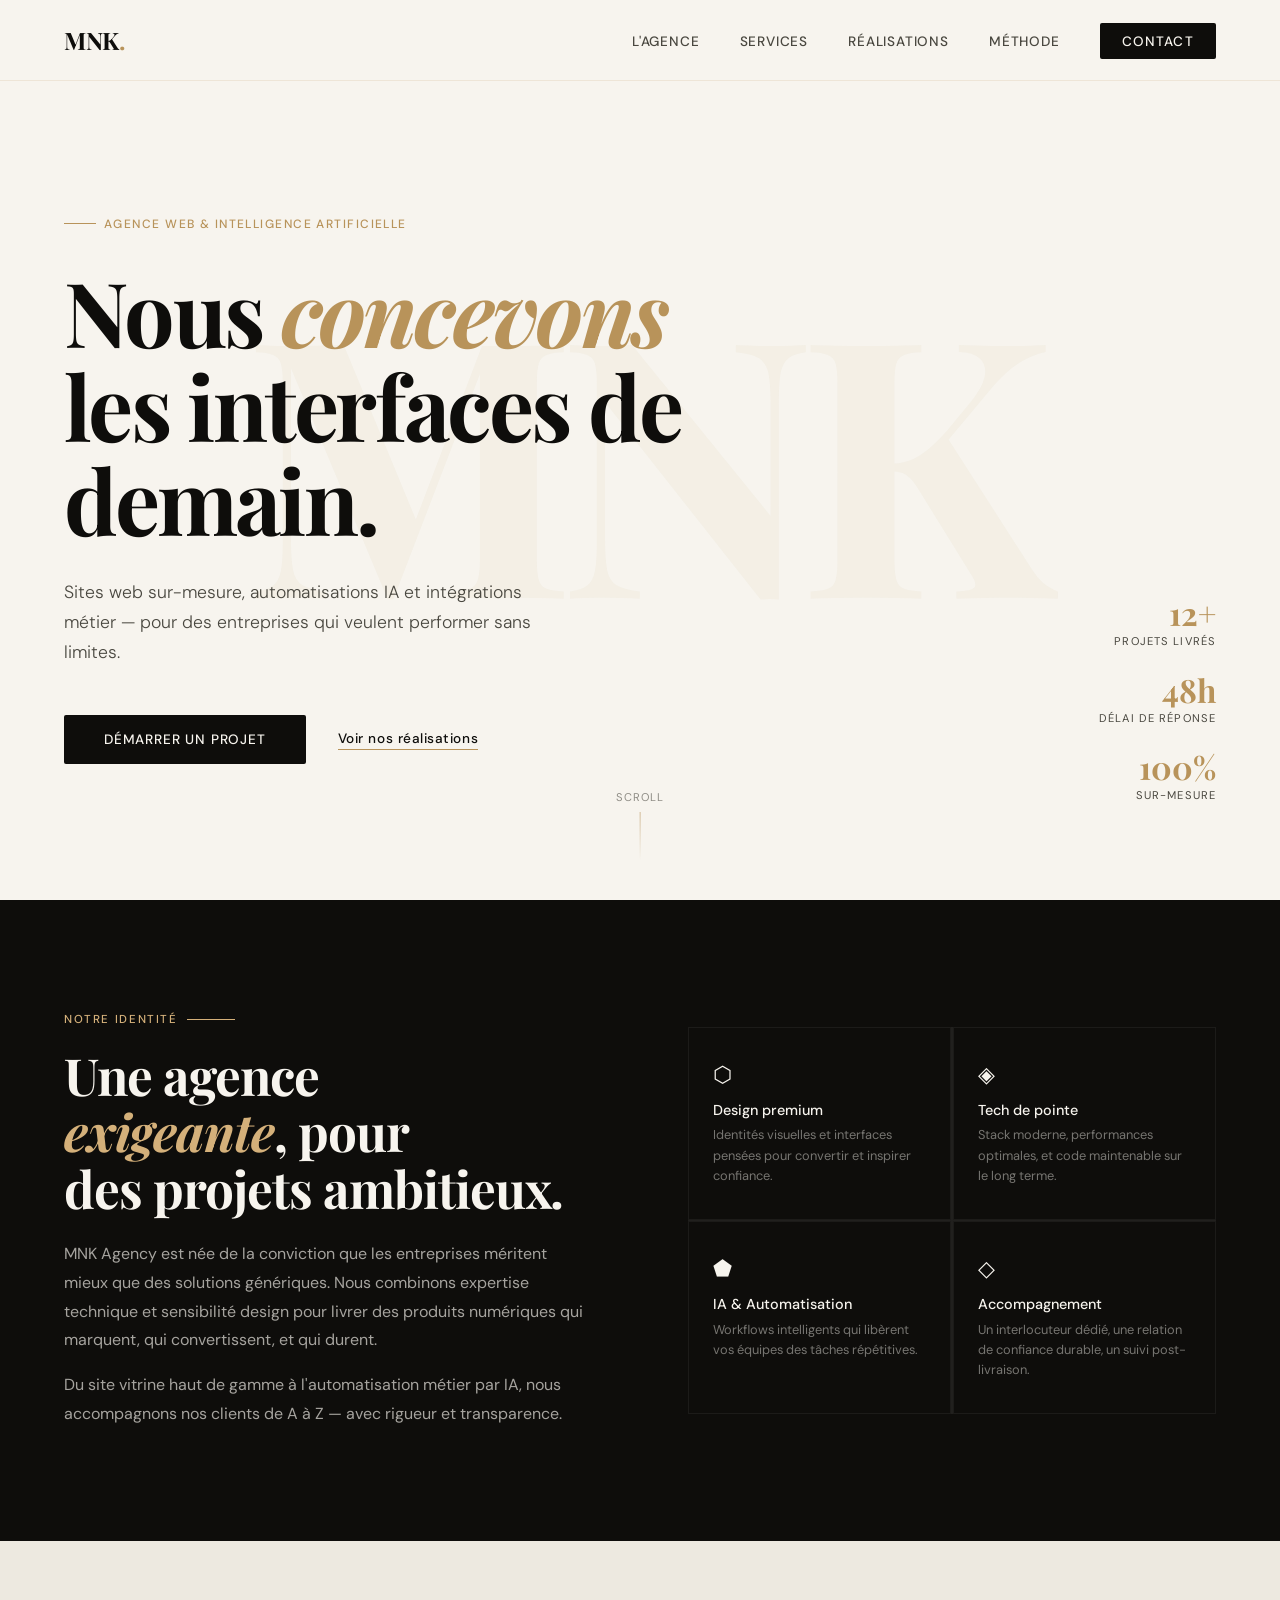
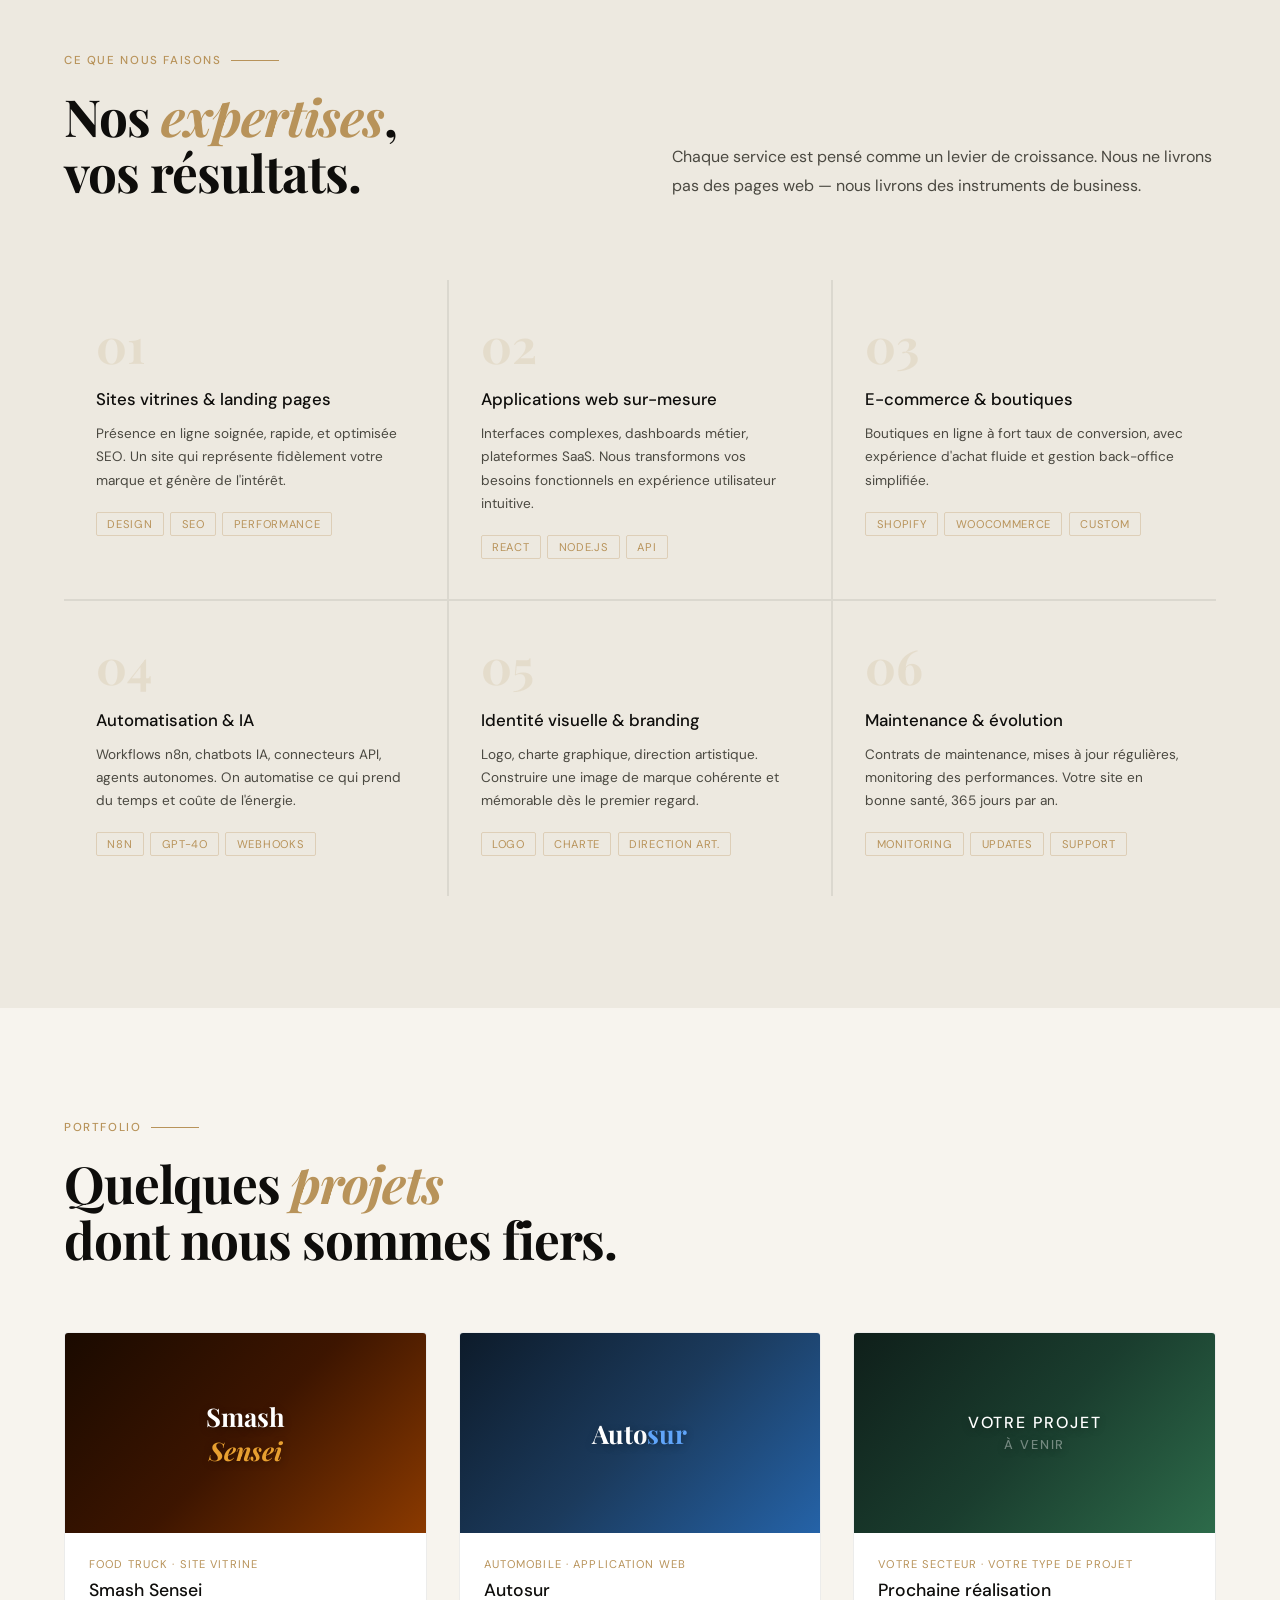
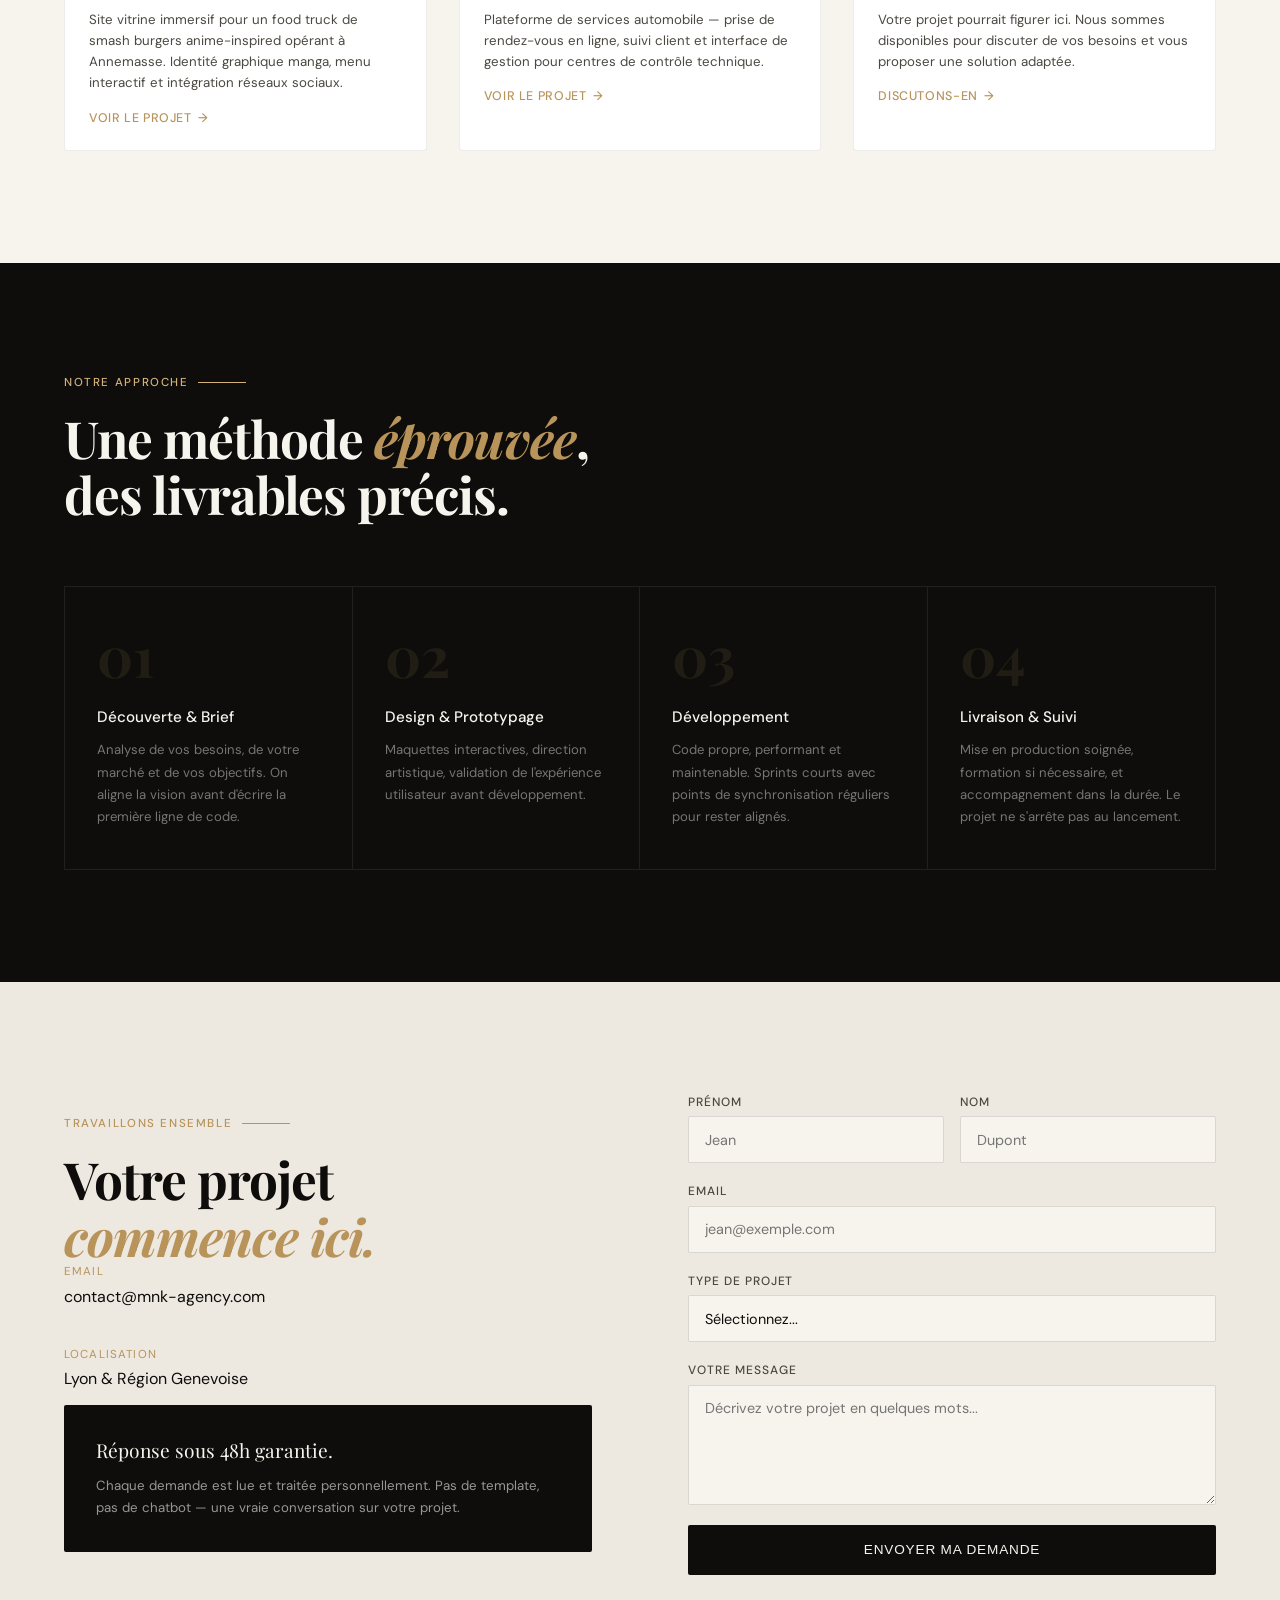
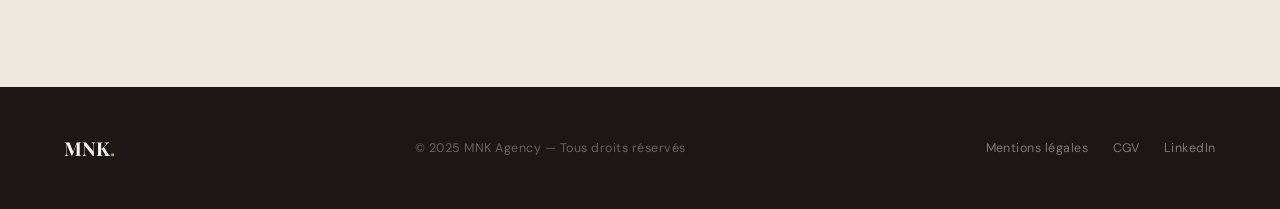
==== index.html @ c3ddfe53 "test" ====
<!DOCTYPE html>
<html lang="fr">
<head>
<meta charset="UTF-8">
<meta name="viewport" content="width=device-width, initial-scale=1.0">
<title>MNK Agency — Web & Intelligence Artificielle</title>
<link rel="preconnect" href="https://fonts.googleapis.com">
<link href="https://fonts.googleapis.com/css2?family=Playfair+Display:ital,wght@0,400;0,700;1,400&family=DM+Sans:wght@300;400;500&display=swap" rel="stylesheet">
<style>
  :root {
    --ink: #0e0d0b;
    --ink-soft: #4a4840;
    --cream: #f7f4ee;
    --warm: #ede9e0;
    --gold: #b8935a;
    --gold-light: #d4b07a;
    --gold-pale: #f0e6d3;
    --white: #ffffff;
    --accent: #1a1714;
  }

  * { margin: 0; padding: 0; box-sizing: border-box; }

  html { scroll-behavior: smooth; }

  body {
    font-family: 'DM Sans', sans-serif;
    background: var(--cream);
    color: var(--ink);
    overflow-x: hidden;
  }

  /* CURSOR */
  body { cursor: none; }
  #cursor {
    position: fixed; width: 10px; height: 10px;
    background: var(--gold); border-radius: 50%;
    pointer-events: none; z-index: 9999;
    transform: translate(-50%, -50%);
    transition: width .2s, height .2s, background .2s;
  }
  #cursor-ring {
    position: fixed; width: 36px; height: 36px;
    border: 1px solid var(--gold); border-radius: 50%;
    pointer-events: none; z-index: 9998;
    transform: translate(-50%, -50%);
    transition: transform .08s ease, width .3s, height .3s, opacity .3s;
    opacity: 0.6;
  }

  /* NAV */
  nav {
    position: fixed; top: 0; left: 0; right: 0; z-index: 100;
    display: flex; align-items: center; justify-content: space-between;
    padding: 1.5rem 4rem;
    background: rgba(247, 244, 238, 0.85);
    backdrop-filter: blur(12px);
    border-bottom: 1px solid rgba(184, 147, 90, 0.15);
  }
  .nav-logo {
    font-family: 'Playfair Display', serif;
    font-size: 1.5rem; font-weight: 700;
    color: var(--ink); letter-spacing: -0.02em;
  }
  .nav-logo span { color: var(--gold); }
  .nav-links { display: flex; gap: 2.5rem; list-style: none; }
  .nav-links a {
    font-size: 0.85rem; font-weight: 500;
    color: var(--ink-soft); text-decoration: none;
    letter-spacing: 0.06em; text-transform: uppercase;
    transition: color .2s;
  }
  .nav-links a:hover { color: var(--gold); }
  .nav-cta {
    background: var(--ink); color: var(--cream) !important;
    padding: 0.6rem 1.4rem !important;
    border-radius: 2px;
    text-transform: uppercase !important;
    letter-spacing: 0.08em !important;
    transition: background .2s !important;
  }
  .nav-cta:hover { background: var(--gold) !important; color: var(--white) !important; }

  /* HERO */
  #hero {
    min-height: 100vh;
    display: flex; flex-direction: column;
    justify-content: center;
    padding: 10rem 4rem 5rem;
    position: relative; overflow: hidden;
  }
  .hero-bg-text {
    position: absolute; top: 50%; left: 50%;
    transform: translate(-50%, -50%);
    font-family: 'Playfair Display', serif;
    font-size: 28vw; font-weight: 700; color: rgba(184,147,90,0.06);
    white-space: nowrap; pointer-events: none;
    letter-spacing: -0.05em; line-height: 1;
  }
  .hero-tag {
    display: inline-flex; align-items: center; gap: 0.5rem;
    font-size: 0.75rem; font-weight: 500; letter-spacing: 0.12em;
    text-transform: uppercase; color: var(--gold);
    margin-bottom: 2rem;
  }
  .hero-tag::before {
    content: ''; display: block;
    width: 2rem; height: 1px; background: var(--gold);
  }
  .hero-h1 {
    font-family: 'Playfair Display', serif;
    font-size: clamp(3rem, 7vw, 6.5rem);
    line-height: 1.05; font-weight: 700;
    letter-spacing: -0.03em;
    max-width: 820px;
    margin-bottom: 2rem;
  }
  .hero-h1 em { font-style: italic; color: var(--gold); }
  .hero-sub {
    font-size: 1.1rem; font-weight: 300; line-height: 1.7;
    color: var(--ink-soft); max-width: 500px;
    margin-bottom: 3rem;
  }
  .hero-actions { display: flex; align-items: center; gap: 2rem; }
  .btn-primary {
    background: var(--ink); color: var(--cream);
    padding: 1rem 2.5rem; font-size: 0.85rem;
    font-weight: 500; letter-spacing: 0.06em; text-transform: uppercase;
    text-decoration: none; border-radius: 2px;
    transition: background .25s, transform .15s;
  }
  .btn-primary:hover { background: var(--gold); transform: translateY(-2px); }
  .btn-secondary {
    font-size: 0.85rem; font-weight: 500;
    color: var(--ink); text-decoration: none;
    letter-spacing: 0.04em; border-bottom: 1px solid var(--gold);
    padding-bottom: 2px;
    transition: color .2s;
  }
  .btn-secondary:hover { color: var(--gold); }
  .hero-scroll {
    position: absolute; bottom: 2.5rem; left: 50%;
    transform: translateX(-50%);
    display: flex; flex-direction: column; align-items: center; gap: 0.5rem;
    font-size: 0.7rem; letter-spacing: 0.1em; text-transform: uppercase;
    color: var(--ink-soft); opacity: 0.6;
  }
  .scroll-line {
    width: 1px; height: 3rem;
    background: linear-gradient(to bottom, var(--gold), transparent);
    animation: scrollLine 2s ease-in-out infinite;
  }
  @keyframes scrollLine { 0%,100%{opacity:.6} 50%{opacity:1} }

  .hero-stats {
    position: absolute; right: 4rem; bottom: 6rem;
    display: flex; flex-direction: column; gap: 1.5rem;
  }
  .stat { text-align: right; }
  .stat-num {
    font-family: 'Playfair Display', serif;
    font-size: 2rem; font-weight: 700; color: var(--gold);
    display: block; line-height: 1;
  }
  .stat-label {
    font-size: 0.7rem; text-transform: uppercase;
    letter-spacing: 0.1em; color: var(--ink-soft);
  }

  /* SECTIONS */
  section { padding: 7rem 4rem; }

  .section-tag {
    font-size: 0.72rem; font-weight: 500;
    letter-spacing: 0.14em; text-transform: uppercase;
    color: var(--gold); margin-bottom: 1.25rem;
    display: flex; align-items: center; gap: 0.6rem;
  }
  .section-tag::after { content: ''; flex: 1; max-width: 3rem; height: 1px; background: var(--gold); }

  .section-h2 {
    font-family: 'Playfair Display', serif;
    font-size: clamp(2rem, 4vw, 3.5rem);
    font-weight: 700; line-height: 1.1;
    letter-spacing: -0.02em;
  }
  .section-h2 em { font-style: italic; color: var(--gold); }

  /* ABOUT STRIP */
  #about {
    background: var(--ink);
    color: var(--cream);
    display: grid; grid-template-columns: 1fr 1fr;
    gap: 6rem; align-items: center;
  }
  #about .section-tag { color: var(--gold-light); }
  #about .section-tag::after { background: var(--gold-light); }
  #about .section-h2 { color: var(--cream); }
  #about .section-h2 em { color: var(--gold-light); }
  .about-body {
    font-size: 1rem; line-height: 1.8; color: rgba(247,244,238,0.65);
    margin-top: 1.5rem;
  }
  .about-right {
    display: grid; grid-template-columns: 1fr 1fr;
    gap: 1.5px; background: rgba(255,255,255,0.08);
  }
  .about-cell {
    background: var(--ink);
    padding: 2rem 1.5rem;
    border: 1px solid rgba(255,255,255,0.06);
    transition: background .25s;
  }
  .about-cell:hover { background: #1a1714; }
  .about-cell-icon {
    font-size: 1.4rem; margin-bottom: 0.75rem;
  }
  .about-cell-title {
    font-size: 0.9rem; font-weight: 500;
    color: var(--cream); margin-bottom: 0.4rem;
  }
  .about-cell-desc {
    font-size: 0.8rem; line-height: 1.6;
    color: rgba(247,244,238,0.45);
  }

  /* SERVICES */
  #services { background: var(--warm); }
  .services-header {
    display: grid; grid-template-columns: 1fr 1fr;
    gap: 4rem; align-items: end;
    margin-bottom: 5rem;
  }
  .services-intro {
    font-size: 1rem; line-height: 1.8; color: var(--ink-soft);
    margin-top: 1.5rem;
  }
  .services-grid {
    display: grid; grid-template-columns: repeat(3, 1fr);
    gap: 2px; background: rgba(14,13,11,0.08);
  }
  .service-card {
    background: var(--warm);
    padding: 2.5rem 2rem;
    position: relative; overflow: hidden;
    transition: background .3s;
  }
  .service-card::before {
    content: '';
    position: absolute; bottom: 0; left: 0;
    width: 0; height: 2px; background: var(--gold);
    transition: width .4s ease;
  }
  .service-card:hover { background: var(--cream); }
  .service-card:hover::before { width: 100%; }
  .service-num {
    font-family: 'Playfair Display', serif;
    font-size: 3rem; font-weight: 700;
    color: rgba(184,147,90,0.15); line-height: 1;
    margin-bottom: 1.25rem;
  }
  .service-title {
    font-size: 1.05rem; font-weight: 500;
    margin-bottom: 0.75rem;
  }
  .service-desc {
    font-size: 0.85rem; line-height: 1.7;
    color: var(--ink-soft);
  }
  .service-tags {
    display: flex; flex-wrap: wrap; gap: 0.4rem;
    margin-top: 1.25rem;
  }
  .tag {
    font-size: 0.7rem; letter-spacing: 0.06em;
    text-transform: uppercase; padding: 0.25rem 0.65rem;
    border: 1px solid rgba(184,147,90,0.3);
    color: var(--gold); border-radius: 2px;
  }

  /* RÉALISATIONS */
  #works { background: var(--cream); }
  .works-header { margin-bottom: 4rem; }
  .works-grid {
    display: grid; grid-template-columns: repeat(3, 1fr);
    gap: 2rem;
  }
  .work-card {
    position: relative; overflow: hidden;
    background: var(--white);
    border: 1px solid rgba(14,13,11,0.08);
    border-radius: 4px;
    transition: transform .3s, box-shadow .3s;
  }
  .work-card:hover { transform: translateY(-6px); box-shadow: 0 20px 50px rgba(14,13,11,0.12); }
  .work-thumb {
    height: 200px; position: relative; overflow: hidden;
    display: flex; align-items: center; justify-content: center;
  }
  .work-thumb-bg {
    position: absolute; inset: 0;
    transition: transform .4s ease;
  }
  .work-card:hover .work-thumb-bg { transform: scale(1.05); }
  .work-thumb-logo {
    position: relative; z-index: 2;
    font-family: 'Playfair Display', serif;
    font-size: 1.6rem; font-weight: 700;
    color: white; text-align: center;
    text-shadow: 0 2px 8px rgba(0,0,0,0.3);
  }
  .work-body { padding: 1.5rem; }
  .work-type {
    font-size: 0.7rem; letter-spacing: 0.1em; text-transform: uppercase;
    color: var(--gold); margin-bottom: 0.5rem;
  }
  .work-name {
    font-size: 1.1rem; font-weight: 500;
    margin-bottom: 0.5rem;
  }
  .work-desc {
    font-size: 0.83rem; line-height: 1.6; color: var(--ink-soft);
    margin-bottom: 1rem;
  }
  .work-link {
    font-size: 0.78rem; font-weight: 500;
    color: var(--gold); text-decoration: none;
    letter-spacing: 0.05em; text-transform: uppercase;
    display: flex; align-items: center; gap: 0.4rem;
    transition: gap .2s;
  }
  .work-link:hover { gap: 0.7rem; }
  .work-link::after { content: '→'; }

  /* PROCESS */
  #process { background: var(--ink); color: var(--cream); }
  #process .section-tag { color: var(--gold-light); }
  #process .section-tag::after { background: var(--gold-light); }
  #process .section-h2 { color: var(--cream); }
  .process-grid {
    display: grid; grid-template-columns: repeat(4, 1fr);
    gap: 0; margin-top: 4rem;
    border: 1px solid rgba(255,255,255,0.08);
  }
  .process-step {
    padding: 2.5rem 2rem;
    border-right: 1px solid rgba(255,255,255,0.08);
    position: relative;
  }
  .process-step:last-child { border-right: none; }
  .process-step-num {
    font-family: 'Playfair Display', serif;
    font-size: 3.5rem; font-weight: 700;
    color: rgba(184,147,90,0.12); line-height: 1;
    margin-bottom: 1.5rem;
  }
  .process-step-title {
    font-size: 0.95rem; font-weight: 500;
    color: var(--cream); margin-bottom: 0.75rem;
  }
  .process-step-desc {
    font-size: 0.82rem; line-height: 1.7;
    color: rgba(247,244,238,0.45);
  }
  .process-step-bar {
    position: absolute; bottom: 0; left: 0; right: 0;
    height: 2px; background: rgba(184,147,90,0.0);
    transition: background .3s;
  }
  .process-step:hover .process-step-bar { background: var(--gold); }

  /* CONTACT */
  #contact {
    background: var(--warm);
    display: grid; grid-template-columns: 1fr 1fr;
    gap: 6rem; align-items: center;
  }
  .contact-form { display: flex; flex-direction: column; gap: 1.25rem; }
  .form-group { display: flex; flex-direction: column; gap: 0.4rem; }
  .form-group label {
    font-size: 0.75rem; font-weight: 500;
    letter-spacing: 0.08em; text-transform: uppercase;
    color: var(--ink-soft);
  }
  .form-group input, .form-group select, .form-group textarea {
    background: var(--cream); border: 1px solid rgba(14,13,11,0.12);
    border-radius: 2px; padding: 0.85rem 1rem;
    font-family: 'DM Sans', sans-serif; font-size: 0.9rem;
    color: var(--ink); outline: none;
    transition: border-color .2s;
    -webkit-appearance: none;
  }
  .form-group input:focus, .form-group select:focus, .form-group textarea:focus {
    border-color: var(--gold);
  }
  .form-group textarea { resize: vertical; min-height: 120px; }
  .form-row { display: grid; grid-template-columns: 1fr 1fr; gap: 1rem; }
  .contact-info { display: flex; flex-direction: column; gap: 2.5rem; }
  .contact-info-item {}
  .contact-info-label {
    font-size: 0.72rem; letter-spacing: 0.1em; text-transform: uppercase;
    color: var(--gold); margin-bottom: 0.4rem;
  }
  .contact-info-value {
    font-size: 1rem; font-weight: 400; color: var(--ink);
  }
  .contact-promise {
    background: var(--ink); color: var(--cream);
    padding: 2rem; border-radius: 2px;
    margin-top: 1rem;
  }
  .contact-promise-title {
    font-family: 'Playfair Display', serif;
    font-size: 1.2rem; margin-bottom: 0.75rem;
  }
  .contact-promise-desc {
    font-size: 0.83rem; line-height: 1.7;
    color: rgba(247,244,238,0.6);
  }

  /* FOOTER */
  footer {
    background: var(--accent); color: var(--cream);
    padding: 3rem 4rem;
    display: flex; align-items: center; justify-content: space-between;
  }
  .footer-logo {
    font-family: 'Playfair Display', serif;
    font-size: 1.2rem; font-weight: 700;
  }
  .footer-logo span { color: var(--gold); }
  .footer-copy {
    font-size: 0.78rem; color: rgba(247,244,238,0.35);
    letter-spacing: 0.04em;
  }
  .footer-links { display: flex; gap: 1.5rem; }
  .footer-links a {
    font-size: 0.78rem; color: rgba(247,244,238,0.45);
    text-decoration: none; letter-spacing: 0.04em;
    transition: color .2s;
  }
  .footer-links a:hover { color: var(--gold); }

  /* ANIMATIONS */
  .reveal {
    opacity: 0; transform: translateY(28px);
    transition: opacity .7s ease, transform .7s ease;
  }
  .reveal.visible { opacity: 1; transform: translateY(0); }
  .reveal-delay-1 { transition-delay: .1s; }
  .reveal-delay-2 { transition-delay: .2s; }
  .reveal-delay-3 { transition-delay: .3s; }
  .reveal-delay-4 { transition-delay: .4s; }
  .reveal-delay-5 { transition-delay: .5s; }

  @media (max-width: 900px) {
    nav { padding: 1.25rem 1.5rem; }
    .nav-links { display: none; }
    section { padding: 5rem 1.5rem; }
    #hero { padding: 8rem 1.5rem 4rem; }
    .hero-stats { display: none; }
    #about, #contact { grid-template-columns: 1fr; gap: 3rem; }
    .services-header { grid-template-columns: 1fr; gap: 1.5rem; }
    .services-grid { grid-template-columns: 1fr; }
    .works-grid { grid-template-columns: 1fr; }
    .process-grid { grid-template-columns: 1fr 1fr; }
    footer { flex-direction: column; gap: 1rem; text-align: center; }
  }
</style>
</head>
<body>

<div id="cursor"></div>
<div id="cursor-ring"></div>

<!-- NAV -->
<nav>
  <div class="nav-logo">MNK<span>.</span></div>
  <ul class="nav-links">
    <li><a href="#about">L'agence</a></li>
    <li><a href="#services">Services</a></li>
    <li><a href="#works">Réalisations</a></li>
    <li><a href="#process">Méthode</a></li>
    <li><a href="#contact" class="nav-cta">Contact</a></li>
  </ul>
</nav>

<!-- HERO -->
<section id="hero">
  <div class="hero-bg-text">MNK</div>

  <p class="hero-tag reveal">Agence Web & Intelligence Artificielle</p>

  <h1 class="hero-h1 reveal reveal-delay-1">
    Nous <em>concevons</em><br>les interfaces de<br>demain.
  </h1>

  <p class="hero-sub reveal reveal-delay-2">
    Sites web sur-mesure, automatisations IA et intégrations métier — pour des entreprises qui veulent performer sans limites.
  </p>

  <div class="hero-actions reveal reveal-delay-3">
    <a href="#contact" class="btn-primary">Démarrer un projet</a>
    <a href="#works" class="btn-secondary">Voir nos réalisations</a>
  </div>

  <div class="hero-stats reveal reveal-delay-4">
    <div class="stat">
      <span class="stat-num">12+</span>
      <span class="stat-label">Projets livrés</span>
    </div>
    <div class="stat">
      <span class="stat-num">48h</span>
      <span class="stat-label">Délai de réponse</span>
    </div>
    <div class="stat">
      <span class="stat-num">100%</span>
      <span class="stat-label">Sur-mesure</span>
    </div>
  </div>

  <div class="hero-scroll">
    <span>Scroll</span>
    <div class="scroll-line"></div>
  </div>
</section>

<!-- ABOUT -->
<section id="about">
  <div>
    <p class="section-tag reveal">Notre identité</p>
    <h2 class="section-h2 reveal reveal-delay-1">Une agence<br><em>exigeante</em>, pour<br>des projets ambitieux.</h2>
    <p class="about-body reveal reveal-delay-2">
      MNK Agency est née de la conviction que les entreprises méritent mieux que des solutions génériques. Nous combinons expertise technique et sensibilité design pour livrer des produits numériques qui marquent, qui convertissent, et qui durent.
    </p>
    <p class="about-body reveal reveal-delay-3" style="margin-top: 1rem;">
      Du site vitrine haut de gamme à l'automatisation métier par IA, nous accompagnons nos clients de A à Z — avec rigueur et transparence.
    </p>
  </div>
  <div class="about-right reveal reveal-delay-2">
    <div class="about-cell">
      <div class="about-cell-icon">⬡</div>
      <div class="about-cell-title">Design premium</div>
      <div class="about-cell-desc">Identités visuelles et interfaces pensées pour convertir et inspirer confiance.</div>
    </div>
    <div class="about-cell">
      <div class="about-cell-icon">◈</div>
      <div class="about-cell-title">Tech de pointe</div>
      <div class="about-cell-desc">Stack moderne, performances optimales, et code maintenable sur le long terme.</div>
    </div>
    <div class="about-cell">
      <div class="about-cell-icon">⬟</div>
      <div class="about-cell-title">IA & Automatisation</div>
      <div class="about-cell-desc">Workflows intelligents qui libèrent vos équipes des tâches répétitives.</div>
    </div>
    <div class="about-cell">
      <div class="about-cell-icon">◇</div>
      <div class="about-cell-title">Accompagnement</div>
      <div class="about-cell-desc">Un interlocuteur dédié, une relation de confiance durable, un suivi post-livraison.</div>
    </div>
  </div>
</section>

<!-- SERVICES -->
<section id="services">
  <div class="services-header">
    <div>
      <p class="section-tag reveal">Ce que nous faisons</p>
      <h2 class="section-h2 reveal reveal-delay-1">Nos <em>expertises</em>,<br>vos résultats.</h2>
    </div>
    <p class="services-intro reveal reveal-delay-2">
      Chaque service est pensé comme un levier de croissance. Nous ne livrons pas des pages web — nous livrons des instruments de business.
    </p>
  </div>

  <div class="services-grid">
    <div class="service-card reveal">
      <div class="service-num">01</div>
      <div class="service-title">Sites vitrines & landing pages</div>
      <div class="service-desc">Présence en ligne soignée, rapide, et optimisée SEO. Un site qui représente fidèlement votre marque et génère de l'intérêt.</div>
      <div class="service-tags">
        <span class="tag">Design</span>
        <span class="tag">SEO</span>
        <span class="tag">Performance</span>
      </div>
    </div>
    <div class="service-card reveal reveal-delay-1">
      <div class="service-num">02</div>
      <div class="service-title">Applications web sur-mesure</div>
      <div class="service-desc">Interfaces complexes, dashboards métier, plateformes SaaS. Nous transformons vos besoins fonctionnels en expérience utilisateur intuitive.</div>
      <div class="service-tags">
        <span class="tag">React</span>
        <span class="tag">Node.js</span>
        <span class="tag">API</span>
      </div>
    </div>
    <div class="service-card reveal reveal-delay-2">
      <div class="service-num">03</div>
      <div class="service-title">E-commerce & boutiques</div>
      <div class="service-desc">Boutiques en ligne à fort taux de conversion, avec expérience d'achat fluide et gestion back-office simplifiée.</div>
      <div class="service-tags">
        <span class="tag">Shopify</span>
        <span class="tag">WooCommerce</span>
        <span class="tag">Custom</span>
      </div>
    </div>
    <div class="service-card reveal reveal-delay-1">
      <div class="service-num">04</div>
      <div class="service-title">Automatisation & IA</div>
      <div class="service-desc">Workflows n8n, chatbots IA, connecteurs API, agents autonomes. On automatise ce qui prend du temps et coûte de l'énergie.</div>
      <div class="service-tags">
        <span class="tag">n8n</span>
        <span class="tag">GPT-4o</span>
        <span class="tag">Webhooks</span>
      </div>
    </div>
    <div class="service-card reveal reveal-delay-2">
      <div class="service-num">05</div>
      <div class="service-title">Identité visuelle & branding</div>
      <div class="service-desc">Logo, charte graphique, direction artistique. Construire une image de marque cohérente et mémorable dès le premier regard.</div>
      <div class="service-tags">
        <span class="tag">Logo</span>
        <span class="tag">Charte</span>
        <span class="tag">Direction art.</span>
      </div>
    </div>
    <div class="service-card reveal reveal-delay-3">
      <div class="service-num">06</div>
      <div class="service-title">Maintenance & évolution</div>
      <div class="service-desc">Contrats de maintenance, mises à jour régulières, monitoring des performances. Votre site en bonne santé, 365 jours par an.</div>
      <div class="service-tags">
        <span class="tag">Monitoring</span>
        <span class="tag">Updates</span>
        <span class="tag">Support</span>
      </div>
    </div>
  </div>
</section>

<!-- RÉALISATIONS -->
<section id="works">
  <div class="works-header">
    <p class="section-tag reveal">Portfolio</p>
    <h2 class="section-h2 reveal reveal-delay-1">Quelques <em>projets</em><br>dont nous sommes fiers.</h2>
  </div>

  <div class="works-grid">

    <!-- Smash Sensei -->
    <div class="work-card reveal">
      <div class="work-thumb">
        <div class="work-thumb-bg" style="background: linear-gradient(135deg, #1a0a00, #3d1500, #8b3a00);"></div>
        <div class="work-thumb-logo">
          Smash<br><span style="color:#e8a030;font-style:italic;">Sensei</span>
        </div>
      </div>
      <div class="work-body">
        <p class="work-type">Food Truck · Site Vitrine</p>
        <h3 class="work-name">Smash Sensei</h3>
        <p class="work-desc">Site vitrine immersif pour un food truck de smash burgers anime-inspired opérant à Annemasse. Identité graphique manga, menu interactif et intégration réseaux sociaux.</p>
        <a href="#" class="work-link">Voir le projet</a>
      </div>
    </div>

    <!-- Autosur -->
    <div class="work-card reveal reveal-delay-1">
      <div class="work-thumb">
        <div class="work-thumb-bg" style="background: linear-gradient(135deg, #0d1b2a, #1b3a5c, #2563a8);"></div>
        <div class="work-thumb-logo">
          Auto<span style="color:#60a5fa;">sur</span>
        </div>
      </div>
      <div class="work-body">
        <p class="work-type">Automobile · Application Web</p>
        <h3 class="work-name">Autosur</h3>
        <p class="work-desc">Plateforme de services automobile — prise de rendez-vous en ligne, suivi client et interface de gestion pour centres de contrôle technique.</p>
        <a href="#" class="work-link">Voir le projet</a>
      </div>
    </div>

    <!-- Projet 3 (placeholder) -->
    <div class="work-card reveal reveal-delay-2">
      <div class="work-thumb">
        <div class="work-thumb-bg" style="background: linear-gradient(135deg, #0f1f1a, #1a3d2e, #2d6b4a);"></div>
        <div class="work-thumb-logo" style="font-size:1rem;letter-spacing:.12em;font-family:'DM Sans',sans-serif;font-weight:500;text-transform:uppercase;">
          Votre projet <br><span style="color:rgba(255,255,255,0.4);font-size:.8rem;">à venir</span>
        </div>
      </div>
      <div class="work-body">
        <p class="work-type">Votre secteur · Votre type de projet</p>
        <h3 class="work-name">Prochaine réalisation</h3>
        <p class="work-desc">Votre projet pourrait figurer ici. Nous sommes disponibles pour discuter de vos besoins et vous proposer une solution adaptée.</p>
        <a href="#contact" class="work-link">Discutons-en</a>
      </div>
    </div>

  </div>
</section>

<!-- PROCESS -->
<section id="process">
  <p class="section-tag reveal">Notre approche</p>
  <h2 class="section-h2 reveal reveal-delay-1" style="color:var(--cream)">Une méthode <em>éprouvée</em>,<br>des livrables précis.</h2>

  <div class="process-grid">
    <div class="process-step reveal">
      <div class="process-step-num">01</div>
      <div class="process-step-title">Découverte & Brief</div>
      <div class="process-step-desc">Analyse de vos besoins, de votre marché et de vos objectifs. On aligne la vision avant d'écrire la première ligne de code.</div>
      <div class="process-step-bar"></div>
    </div>
    <div class="process-step reveal reveal-delay-1">
      <div class="process-step-num">02</div>
      <div class="process-step-title">Design & Prototypage</div>
      <div class="process-step-desc">Maquettes interactives, direction artistique, validation de l'expérience utilisateur avant développement.</div>
      <div class="process-step-bar"></div>
    </div>
    <div class="process-step reveal reveal-delay-2">
      <div class="process-step-num">03</div>
      <div class="process-step-title">Développement</div>
      <div class="process-step-desc">Code propre, performant et maintenable. Sprints courts avec points de synchronisation réguliers pour rester alignés.</div>
      <div class="process-step-bar"></div>
    </div>
    <div class="process-step reveal reveal-delay-3">
      <div class="process-step-num">04</div>
      <div class="process-step-title">Livraison & Suivi</div>
      <div class="process-step-desc">Mise en production soignée, formation si nécessaire, et accompagnement dans la durée. Le projet ne s'arrête pas au lancement.</div>
      <div class="process-step-bar"></div>
    </div>
  </div>
</section>

<!-- CONTACT -->
<section id="contact">
  <div>
    <p class="section-tag reveal">Travaillons ensemble</p>
    <h2 class="section-h2 reveal reveal-delay-1">Votre projet<br><em>commence ici.</em></h2>
    <div class="contact-info reveal reveal-delay-2">
      <div>
        <p class="contact-info-label">Email</p>
        <p class="contact-info-value">contact@mnk-agency.com</p>
      </div>
      <div>
        <p class="contact-info-label">Localisation</p>
        <p class="contact-info-value">Lyon & Région Genevoise</p>
      </div>
    </div>
    <div class="contact-promise reveal reveal-delay-3">
      <p class="contact-promise-title">Réponse sous 48h garantie.</p>
      <p class="contact-promise-desc">Chaque demande est lue et traitée personnellement. Pas de template, pas de chatbot — une vraie conversation sur votre projet.</p>
    </div>
  </div>

  <div class="reveal reveal-delay-2">
    <form class="contact-form" onsubmit="handleSubmit(event)">
      <div class="form-row">
        <div class="form-group">
          <label>Prénom</label>
          <input type="text" placeholder="Jean">
        </div>
        <div class="form-group">
          <label>Nom</label>
          <input type="text" placeholder="Dupont">
        </div>
      </div>
      <div class="form-group">
        <label>Email</label>
        <input type="email" placeholder="jean@exemple.com">
      </div>
      <div class="form-group">
        <label>Type de projet</label>
        <select>
          <option value="">Sélectionnez...</option>
          <option>Site vitrine</option>
          <option>Application web</option>
          <option>E-commerce</option>
          <option>Automatisation / IA</option>
          <option>Identité visuelle</option>
          <option>Autre</option>
        </select>
      </div>
      <div class="form-group">
        <label>Votre message</label>
        <textarea placeholder="Décrivez votre projet en quelques mots..."></textarea>
      </div>
      <button type="submit" class="btn-primary" style="border:none;width:100%;text-align:center;padding:1.1rem;">Envoyer ma demande</button>
    </form>
  </div>
</section>

<!-- FOOTER -->
<footer>
  <div class="footer-logo">MNK<span>.</span></div>
  <p class="footer-copy">© 2025 MNK Agency — Tous droits réservés</p>
  <div class="footer-links">
    <a href="#">Mentions légales</a>
    <a href="#">CGV</a>
    <a href="#">LinkedIn</a>
  </div>
</footer>

<script>
// Cursor
const cursor = document.getElementById('cursor');
const ring = document.getElementById('cursor-ring');
let mx = -100, my = -100, rx = -100, ry = -100;
document.addEventListener('mousemove', e => { mx = e.clientX; my = e.clientY; });
function animateCursor() {
  cursor.style.left = mx + 'px'; cursor.style.top = my + 'px';
  rx += (mx - rx) * 0.12; ry += (my - ry) * 0.12;
  ring.style.left = rx + 'px'; ring.style.top = ry + 'px';
  requestAnimationFrame(animateCursor);
}
animateCursor();
document.querySelectorAll('a, button, input, select, textarea, .work-card, .service-card, .about-cell').forEach(el => {
  el.addEventListener('mouseenter', () => {
    cursor.style.width = '18px'; cursor.style.height = '18px';
    ring.style.width = '52px'; ring.style.height = '52px';
  });
  el.addEventListener('mouseleave', () => {
    cursor.style.width = '10px'; cursor.style.height = '10px';
    ring.style.width = '36px'; ring.style.height = '36px';
  });
});

// Reveal on scroll
const reveals = document.querySelectorAll('.reveal');
const obs = new IntersectionObserver(entries => {
  entries.forEach(e => { if (e.isIntersecting) { e.target.classList.add('visible'); } });
}, { threshold: 0.12 });
reveals.forEach(r => obs.observe(r));

// Immediate hero reveal
setTimeout(() => {
  document.querySelectorAll('#hero .reveal').forEach((el, i) => {
    setTimeout(() => el.classList.add('visible'), i * 120);
  });
}, 100);

// Form submit
function handleSubmit(e) {
  e.preventDefault();
  const btn = e.target.querySelector('button');
  btn.textContent = 'Message envoyé ✓';
  btn.style.background = '#2d6b4a';
  setTimeout(() => { btn.textContent = 'Envoyer ma demande'; btn.style.background = ''; }, 3000);
}
</script>
</body>
</html>
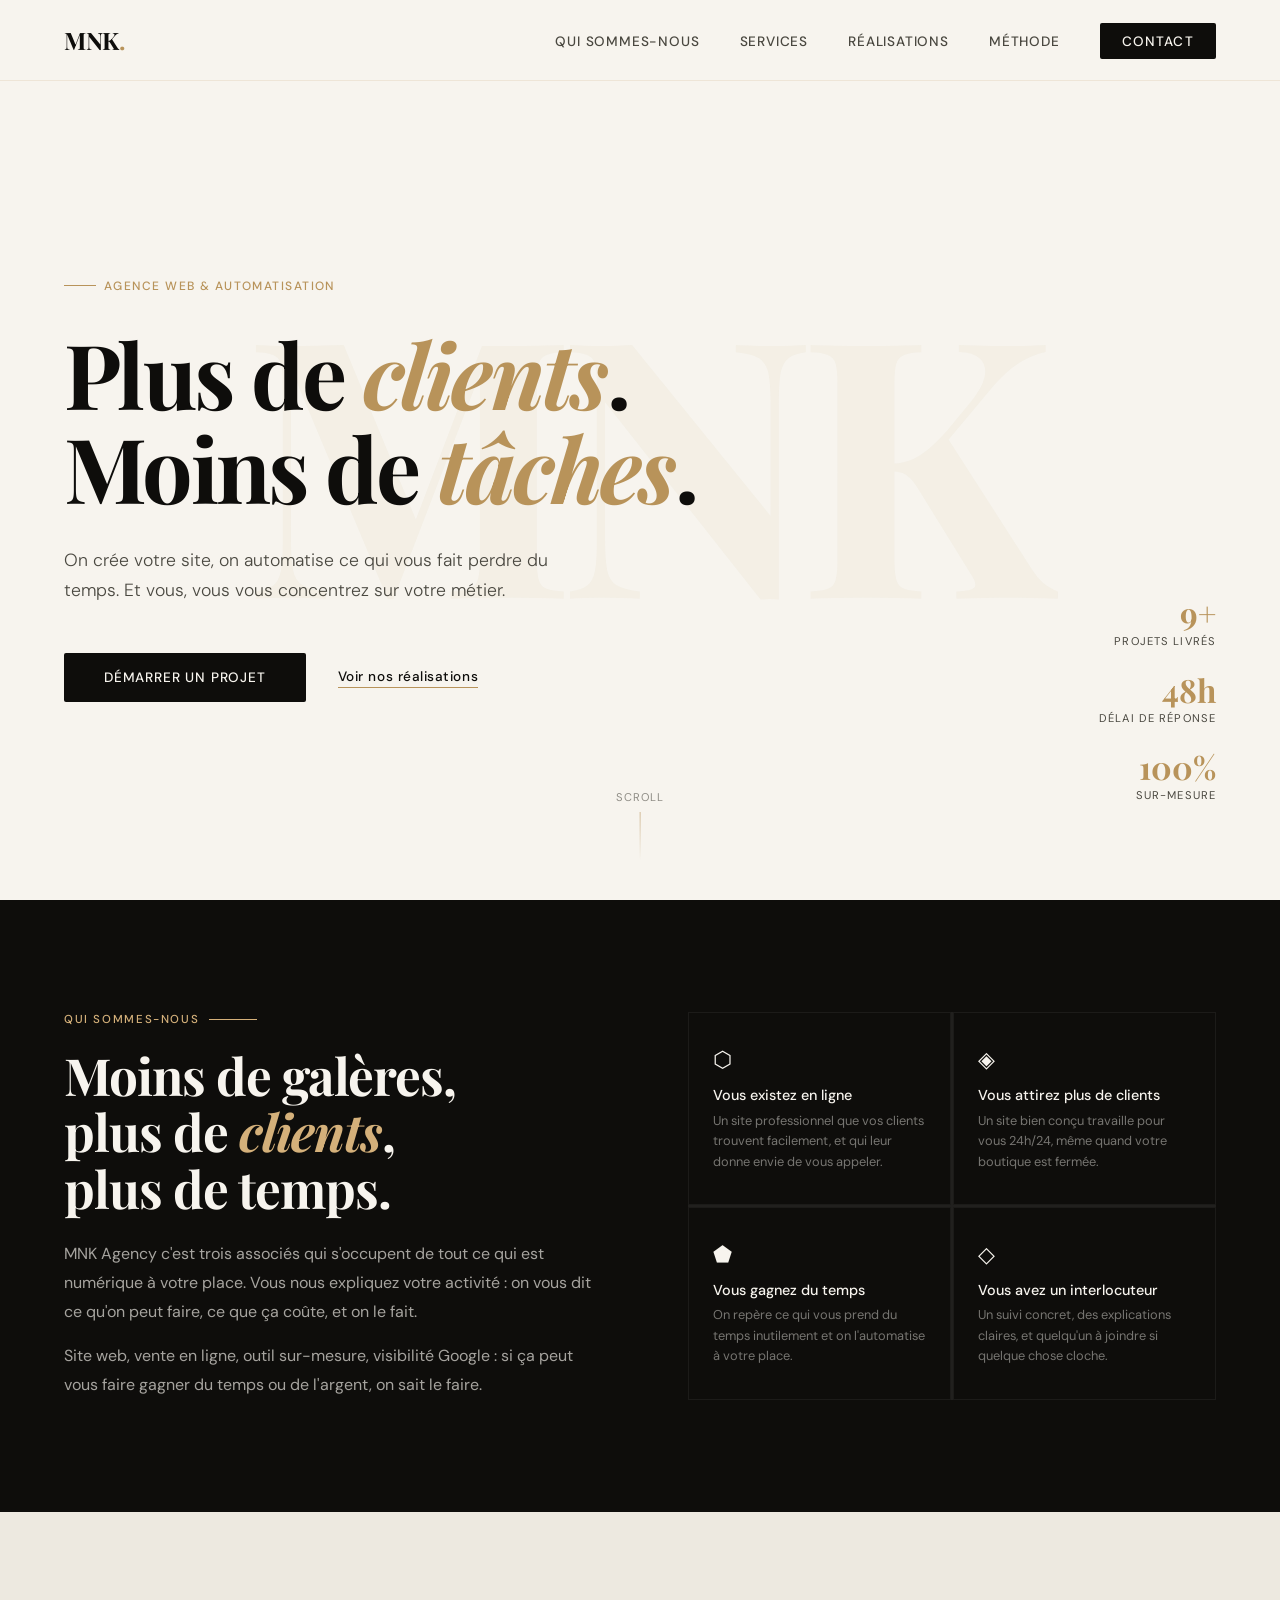
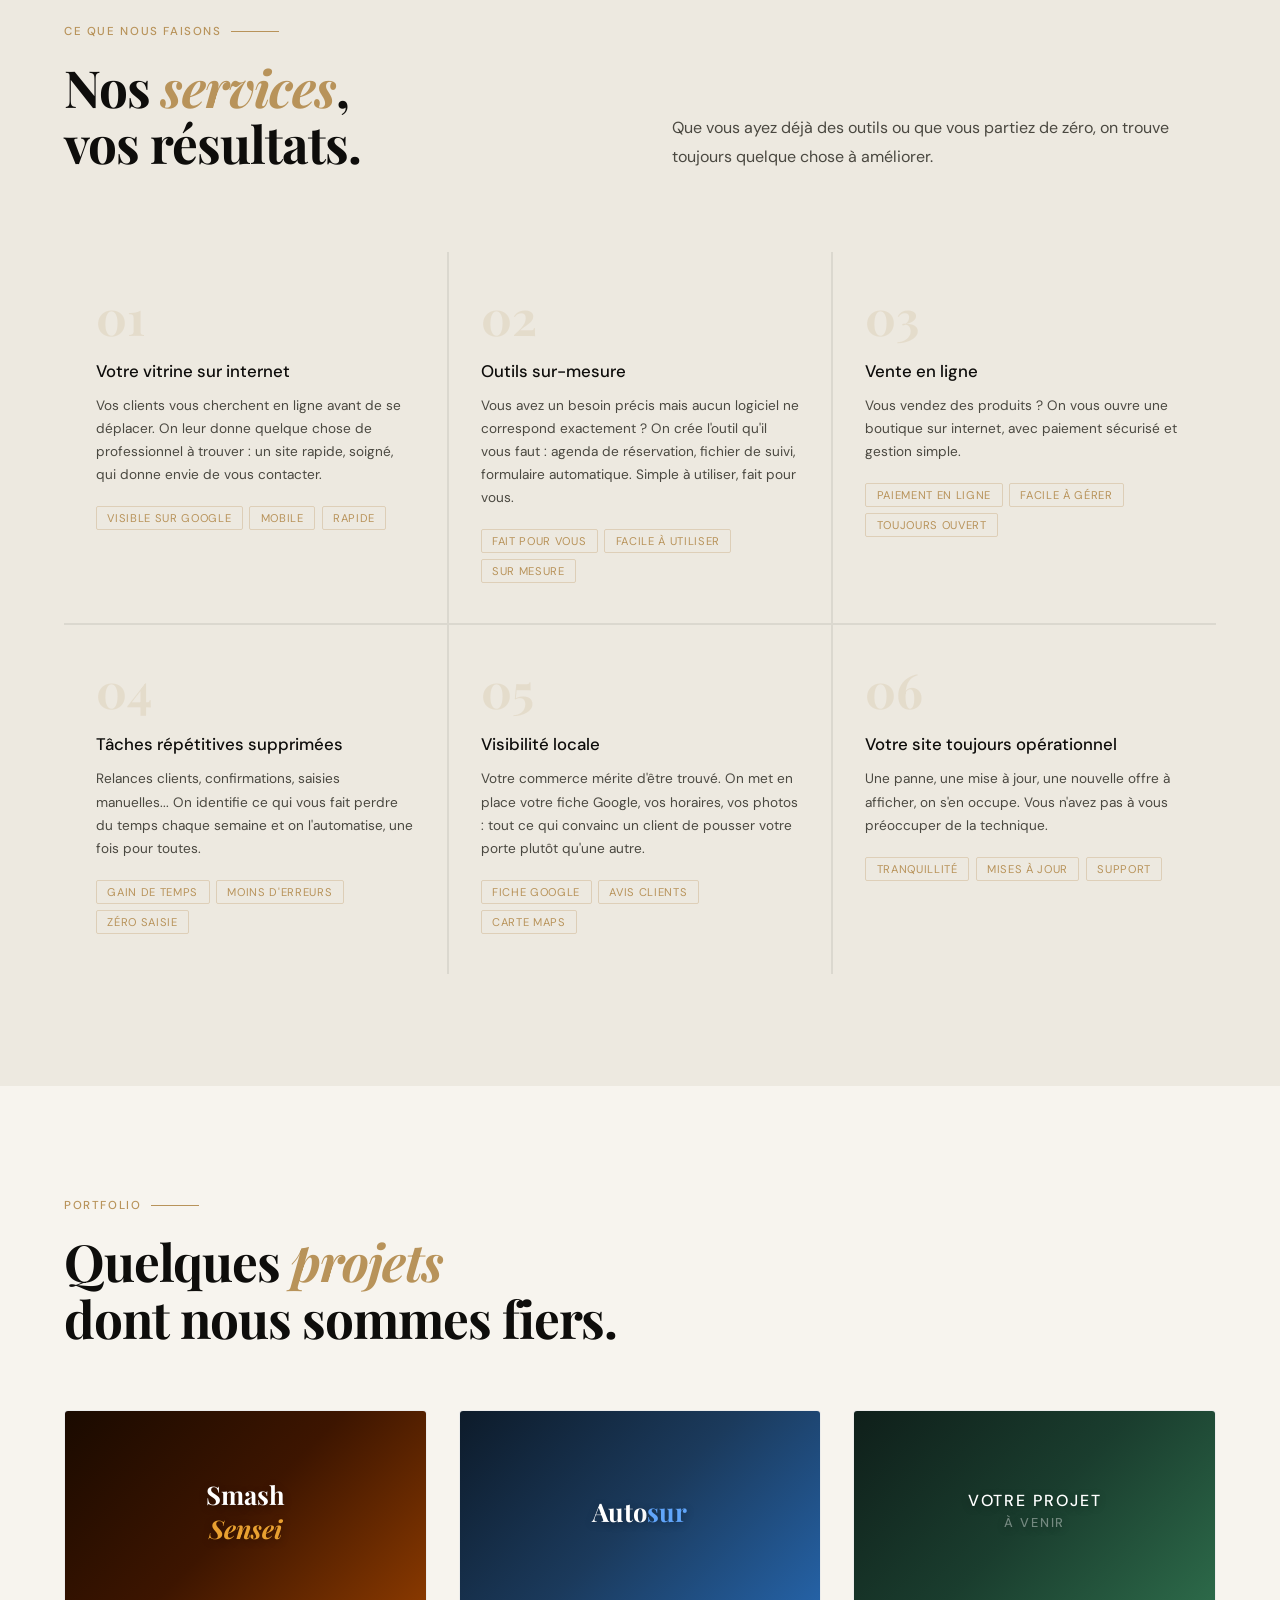
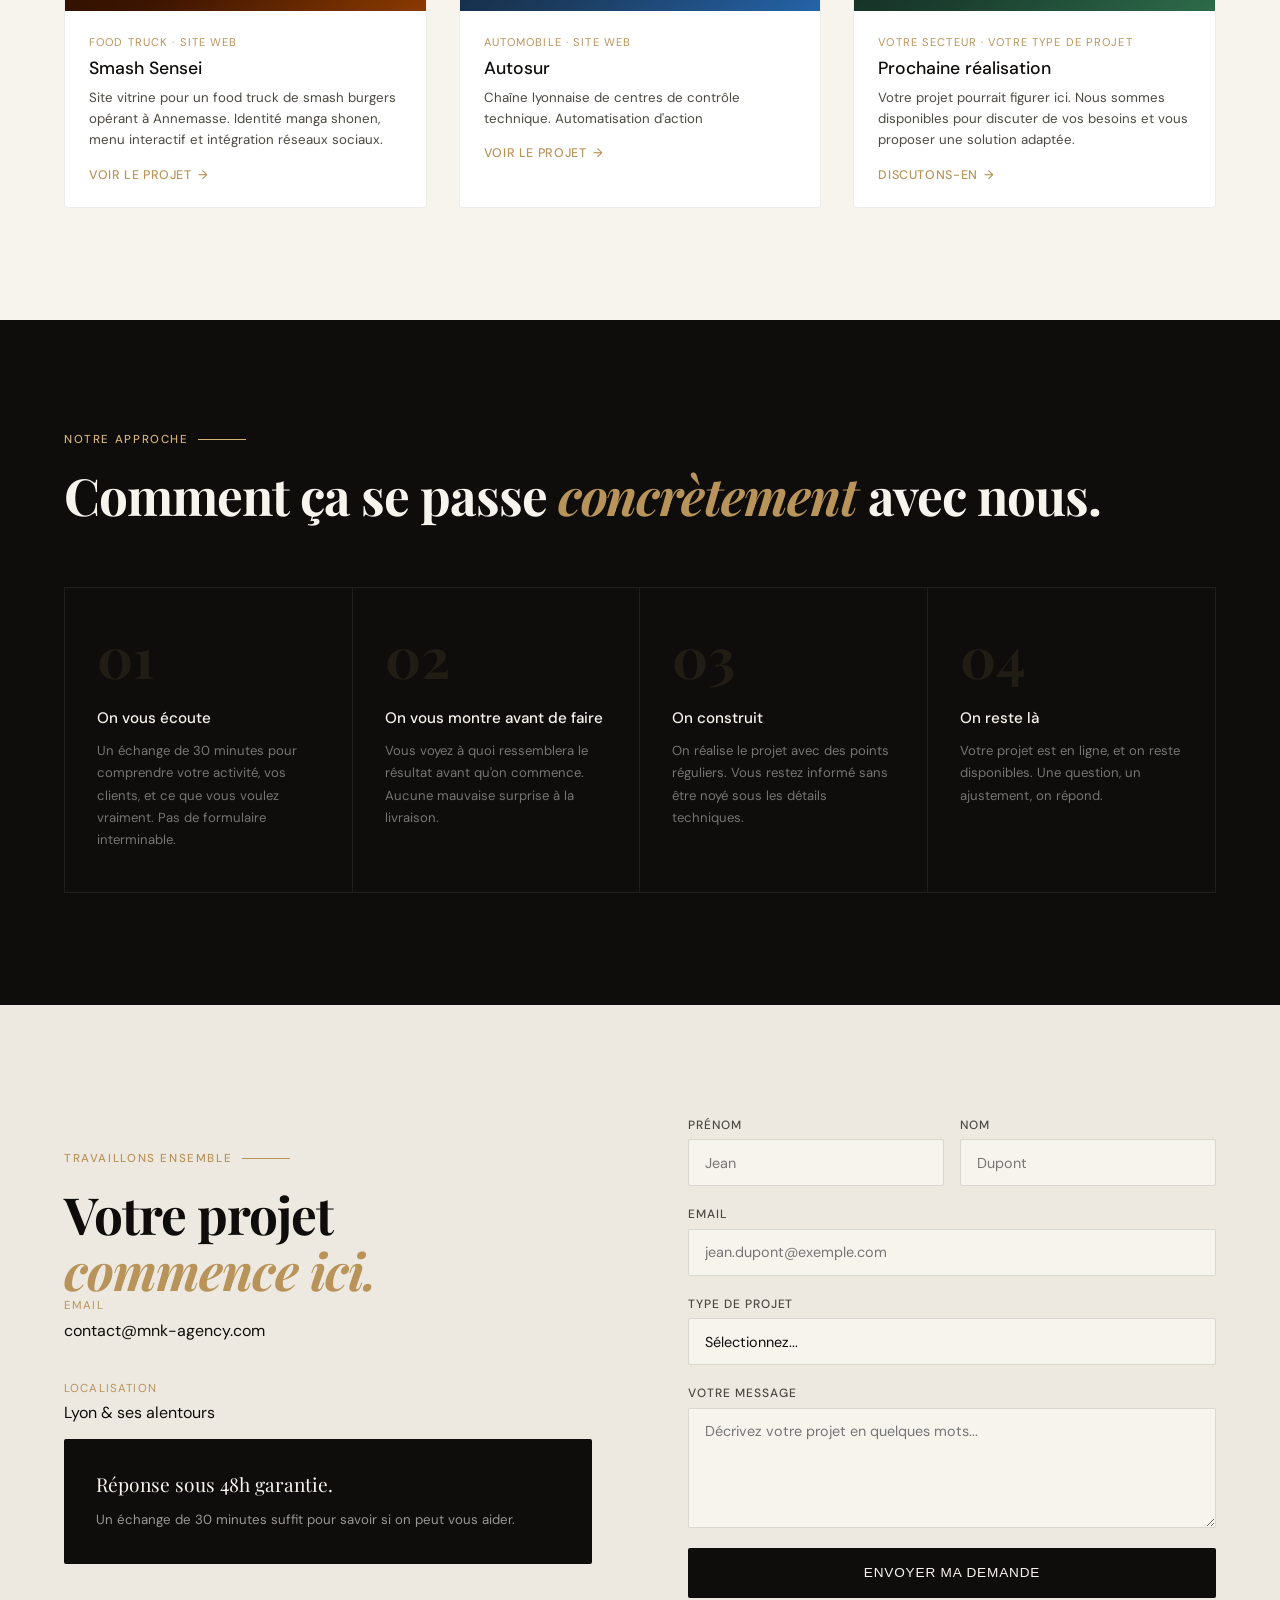
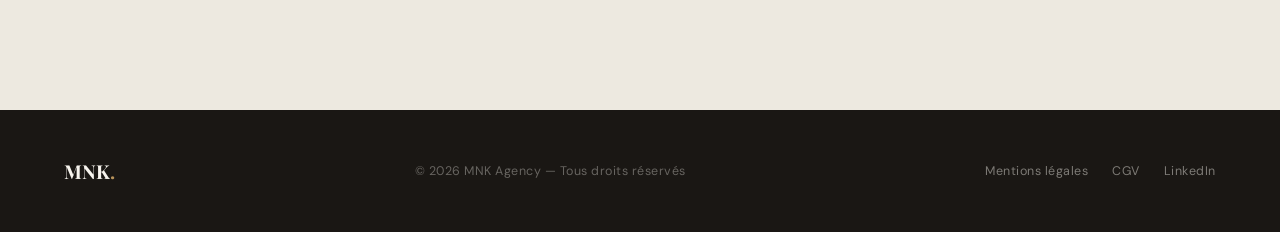
==== commit a8a7284c: "10/05/2026" ====
--- a/index.html
+++ b/index.html
@@ -3,7 +3,7 @@
 <head>
 <meta charset="UTF-8">
 <meta name="viewport" content="width=device-width, initial-scale=1.0">
-<title>MNK Agency — Web & Intelligence Artificielle</title>
+<title>MNK Agency — Web & Automatisation</title>
 <link rel="preconnect" href="https://fonts.googleapis.com">
 <link href="https://fonts.googleapis.com/css2?family=Playfair+Display:ital,wght@0,400;0,700;1,400&family=DM+Sans:wght@300;400;500&display=swap" rel="stylesheet">
 <style>
@@ -477,7 +477,7 @@
 <nav>
   <div class="nav-logo">MNK<span>.</span></div>
   <ul class="nav-links">
-    <li><a href="#about">L'agence</a></li>
+    <li><a href="#about">Qui sommes-nous</a></li>
     <li><a href="#services">Services</a></li>
     <li><a href="#works">Réalisations</a></li>
     <li><a href="#process">Méthode</a></li>
@@ -489,14 +489,15 @@
 <section id="hero">
   <div class="hero-bg-text">MNK</div>
 
-  <p class="hero-tag reveal">Agence Web & Intelligence Artificielle</p>
+  <p class="hero-tag reveal">Agence Web & Automatisation</p>
 
   <h1 class="hero-h1 reveal reveal-delay-1">
-    Nous <em>concevons</em><br>les interfaces de<br>demain.
+    Plus de <em>clients</em>.<br>
+    Moins de <em>tâches</em>.<br>
   </h1>
 
   <p class="hero-sub reveal reveal-delay-2">
-    Sites web sur-mesure, automatisations IA et intégrations métier — pour des entreprises qui veulent performer sans limites.
+    On crée votre site, on automatise ce qui vous fait perdre du temps. Et vous, vous vous concentrez sur votre métier.
   </p>
 
   <div class="hero-actions reveal reveal-delay-3">
@@ -506,7 +507,7 @@
 
   <div class="hero-stats reveal reveal-delay-4">
     <div class="stat">
-      <span class="stat-num">12+</span>
+      <span class="stat-num">9+</span>
       <span class="stat-label">Projets livrés</span>
     </div>
     <div class="stat">
@@ -528,35 +529,35 @@
 <!-- ABOUT -->
 <section id="about">
   <div>
-    <p class="section-tag reveal">Notre identité</p>
-    <h2 class="section-h2 reveal reveal-delay-1">Une agence<br><em>exigeante</em>, pour<br>des projets ambitieux.</h2>
+    <p class="section-tag reveal">Qui sommes-nous</p>
+    <h2 class="section-h2 reveal reveal-delay-1">Moins de galères,<br>plus de <em>clients</em>,<br>plus de temps.</h2>
     <p class="about-body reveal reveal-delay-2">
-      MNK Agency est née de la conviction que les entreprises méritent mieux que des solutions génériques. Nous combinons expertise technique et sensibilité design pour livrer des produits numériques qui marquent, qui convertissent, et qui durent.
+      MNK Agency c'est trois associés qui s'occupent de tout ce qui est numérique à votre place. Vous nous expliquez votre activité : on vous dit ce qu'on peut faire, ce que ça coûte, et on le fait.
     </p>
     <p class="about-body reveal reveal-delay-3" style="margin-top: 1rem;">
-      Du site vitrine haut de gamme à l'automatisation métier par IA, nous accompagnons nos clients de A à Z — avec rigueur et transparence.
+      Site web, vente en ligne, outil sur-mesure, visibilité Google : si ça peut vous faire gagner du temps ou de l'argent, on sait le faire.
     </p>
   </div>
   <div class="about-right reveal reveal-delay-2">
     <div class="about-cell">
       <div class="about-cell-icon">⬡</div>
-      <div class="about-cell-title">Design premium</div>
-      <div class="about-cell-desc">Identités visuelles et interfaces pensées pour convertir et inspirer confiance.</div>
+      <div class="about-cell-title">Vous existez en ligne</div>
+      <div class="about-cell-desc">Un site professionnel que vos clients trouvent facilement, et qui leur donne envie de vous appeler.</div>
     </div>
     <div class="about-cell">
       <div class="about-cell-icon">◈</div>
-      <div class="about-cell-title">Tech de pointe</div>
-      <div class="about-cell-desc">Stack moderne, performances optimales, et code maintenable sur le long terme.</div>
+      <div class="about-cell-title">Vous attirez plus de clients</div>
+      <div class="about-cell-desc">Un site bien conçu travaille pour vous 24h/24, même quand votre boutique est fermée.</div>
     </div>
     <div class="about-cell">
       <div class="about-cell-icon">⬟</div>
-      <div class="about-cell-title">IA & Automatisation</div>
-      <div class="about-cell-desc">Workflows intelligents qui libèrent vos équipes des tâches répétitives.</div>
+      <div class="about-cell-title">Vous gagnez du temps</div>
+      <div class="about-cell-desc">On repère ce qui vous prend du temps inutilement et on l'automatise à votre place.</div>
     </div>
     <div class="about-cell">
       <div class="about-cell-icon">◇</div>
-      <div class="about-cell-title">Accompagnement</div>
-      <div class="about-cell-desc">Un interlocuteur dédié, une relation de confiance durable, un suivi post-livraison.</div>
+      <div class="about-cell-title">Vous avez un interlocuteur</div>
+      <div class="about-cell-desc">Un suivi concret, des explications claires, et quelqu'un à joindre si quelque chose cloche.</div>
     </div>
   </div>
 </section>
@@ -566,71 +567,71 @@
   <div class="services-header">
     <div>
       <p class="section-tag reveal">Ce que nous faisons</p>
-      <h2 class="section-h2 reveal reveal-delay-1">Nos <em>expertises</em>,<br>vos résultats.</h2>
+      <h2 class="section-h2 reveal reveal-delay-1">Nos <em>services</em>,<br>vos résultats.</h2>
     </div>
     <p class="services-intro reveal reveal-delay-2">
-      Chaque service est pensé comme un levier de croissance. Nous ne livrons pas des pages web — nous livrons des instruments de business.
+      Que vous ayez déjà des outils ou que vous partiez de zéro, on trouve toujours quelque chose à améliorer.
     </p>
   </div>
 
   <div class="services-grid">
     <div class="service-card reveal">
       <div class="service-num">01</div>
-      <div class="service-title">Sites vitrines & landing pages</div>
-      <div class="service-desc">Présence en ligne soignée, rapide, et optimisée SEO. Un site qui représente fidèlement votre marque et génère de l'intérêt.</div>
+      <div class="service-title">Votre vitrine sur internet</div>
+      <div class="service-desc">Vos clients vous cherchent en ligne avant de se déplacer. On leur donne quelque chose de professionnel à trouver : un site rapide, soigné, qui donne envie de vous contacter.</div>
       <div class="service-tags">
-        <span class="tag">Design</span>
-        <span class="tag">SEO</span>
-        <span class="tag">Performance</span>
+        <span class="tag">Visible sur Google</span>
+        <span class="tag">Mobile</span>
+        <span class="tag">Rapide</span>
       </div>
     </div>
     <div class="service-card reveal reveal-delay-1">
       <div class="service-num">02</div>
-      <div class="service-title">Applications web sur-mesure</div>
-      <div class="service-desc">Interfaces complexes, dashboards métier, plateformes SaaS. Nous transformons vos besoins fonctionnels en expérience utilisateur intuitive.</div>
+      <div class="service-title">Outils sur-mesure</div>
+      <div class="service-desc">Vous avez un besoin précis mais aucun logiciel ne correspond exactement ? On crée l'outil qu'il vous faut : agenda de réservation, fichier de suivi, formulaire automatique. Simple à utiliser, fait pour vous.</div>
       <div class="service-tags">
-        <span class="tag">React</span>
-        <span class="tag">Node.js</span>
-        <span class="tag">API</span>
+        <span class="tag">Fait pour vous</span>
+        <span class="tag">Facile à utiliser</span>
+        <span class="tag">Sur mesure</span>
       </div>
     </div>
     <div class="service-card reveal reveal-delay-2">
       <div class="service-num">03</div>
-      <div class="service-title">E-commerce & boutiques</div>
-      <div class="service-desc">Boutiques en ligne à fort taux de conversion, avec expérience d'achat fluide et gestion back-office simplifiée.</div>
+      <div class="service-title">Vente en ligne</div>
+      <div class="service-desc">Vous vendez des produits ? On vous ouvre une boutique sur internet, avec paiement sécurisé et gestion simple.</div>
       <div class="service-tags">
-        <span class="tag">Shopify</span>
-        <span class="tag">WooCommerce</span>
-        <span class="tag">Custom</span>
+        <span class="tag">Paiement en ligne</span>
+        <span class="tag">Facile à gérer</span>
+        <span class="tag">Toujours ouvert</span>
       </div>
     </div>
     <div class="service-card reveal reveal-delay-1">
       <div class="service-num">04</div>
-      <div class="service-title">Automatisation & IA</div>
-      <div class="service-desc">Workflows n8n, chatbots IA, connecteurs API, agents autonomes. On automatise ce qui prend du temps et coûte de l'énergie.</div>
+      <div class="service-title">Tâches répétitives supprimées</div>
+      <div class="service-desc">Relances clients, confirmations, saisies manuelles... On identifie ce qui vous fait perdre du temps chaque semaine et on l'automatise, une fois pour toutes.</div>
       <div class="service-tags">
-        <span class="tag">n8n</span>
-        <span class="tag">GPT-4o</span>
-        <span class="tag">Webhooks</span>
+        <span class="tag">Gain de temps</span>
+        <span class="tag">Moins d'erreurs</span>
+        <span class="tag">Zéro saisie</span>
       </div>
     </div>
     <div class="service-card reveal reveal-delay-2">
       <div class="service-num">05</div>
-      <div class="service-title">Identité visuelle & branding</div>
-      <div class="service-desc">Logo, charte graphique, direction artistique. Construire une image de marque cohérente et mémorable dès le premier regard.</div>
+      <div class="service-title">Visibilité locale</div>
+      <div class="service-desc">Votre commerce mérite d'être trouvé. On met en place votre fiche Google, vos horaires, vos photos : tout ce qui convainc un client de pousser votre porte plutôt qu'une autre.</div>
       <div class="service-tags">
-        <span class="tag">Logo</span>
-        <span class="tag">Charte</span>
-        <span class="tag">Direction art.</span>
+        <span class="tag">Fiche Google</span>
+        <span class="tag">Avis clients</span>
+        <span class="tag">Carte Maps</span>
       </div>
     </div>
     <div class="service-card reveal reveal-delay-3">
       <div class="service-num">06</div>
-      <div class="service-title">Maintenance & évolution</div>
-      <div class="service-desc">Contrats de maintenance, mises à jour régulières, monitoring des performances. Votre site en bonne santé, 365 jours par an.</div>
+      <div class="service-title">Votre site toujours opérationnel</div>
+      <div class="service-desc">Une panne, une mise à jour, une nouvelle offre à afficher, on s'en occupe. Vous n'avez pas à vous préoccuper de la technique.</div>
       <div class="service-tags">
-        <span class="tag">Monitoring</span>
-        <span class="tag">Updates</span>
+        <span class="tag">Tranquillité </span>
+        <span class="tag">Mises à jour</span>
         <span class="tag">Support</span>
       </div>
     </div>
@@ -655,9 +656,9 @@
         </div>
       </div>
       <div class="work-body">
-        <p class="work-type">Food Truck · Site Vitrine</p>
+        <p class="work-type">Food Truck · Site Web</p>
         <h3 class="work-name">Smash Sensei</h3>
-        <p class="work-desc">Site vitrine immersif pour un food truck de smash burgers anime-inspired opérant à Annemasse. Identité graphique manga, menu interactif et intégration réseaux sociaux.</p>
+        <p class="work-desc">Site vitrine pour un food truck de smash burgers opérant à Annemasse. Identité manga shonen, menu interactif et intégration réseaux sociaux.</p>
         <a href="#" class="work-link">Voir le projet</a>
       </div>
     </div>
@@ -671,9 +672,9 @@
         </div>
       </div>
       <div class="work-body">
-        <p class="work-type">Automobile · Application Web</p>
+        <p class="work-type">Automobile · Site Web</p>
         <h3 class="work-name">Autosur</h3>
-        <p class="work-desc">Plateforme de services automobile — prise de rendez-vous en ligne, suivi client et interface de gestion pour centres de contrôle technique.</p>
+        <p class="work-desc">Chaîne lyonnaise de centres de contrôle technique. Automatisation d'action </p>
         <a href="#" class="work-link">Voir le projet</a>
       </div>
     </div>
@@ -700,31 +701,31 @@
 <!-- PROCESS -->
 <section id="process">
   <p class="section-tag reveal">Notre approche</p>
-  <h2 class="section-h2 reveal reveal-delay-1" style="color:var(--cream)">Une méthode <em>éprouvée</em>,<br>des livrables précis.</h2>
+  <h2 class="section-h2 reveal reveal-delay-1" style="color:var(--cream)">Comment ça se passe <em>concrètement</em> avec nous.</h2>
 
   <div class="process-grid">
     <div class="process-step reveal">
       <div class="process-step-num">01</div>
-      <div class="process-step-title">Découverte & Brief</div>
-      <div class="process-step-desc">Analyse de vos besoins, de votre marché et de vos objectifs. On aligne la vision avant d'écrire la première ligne de code.</div>
+      <div class="process-step-title">On vous écoute</div>
+      <div class="process-step-desc">Un échange de 30 minutes pour comprendre votre activité, vos clients, et ce que vous voulez vraiment. Pas de formulaire interminable.</div>
       <div class="process-step-bar"></div>
     </div>
     <div class="process-step reveal reveal-delay-1">
       <div class="process-step-num">02</div>
-      <div class="process-step-title">Design & Prototypage</div>
-      <div class="process-step-desc">Maquettes interactives, direction artistique, validation de l'expérience utilisateur avant développement.</div>
+      <div class="process-step-title">On vous montre avant de faire</div>
+      <div class="process-step-desc">Vous voyez à quoi ressemblera le résultat avant qu'on commence. Aucune mauvaise surprise à la livraison.</div>
       <div class="process-step-bar"></div>
     </div>
     <div class="process-step reveal reveal-delay-2">
       <div class="process-step-num">03</div>
-      <div class="process-step-title">Développement</div>
-      <div class="process-step-desc">Code propre, performant et maintenable. Sprints courts avec points de synchronisation réguliers pour rester alignés.</div>
+      <div class="process-step-title">On construit</div>
+      <div class="process-step-desc">On réalise le projet avec des points réguliers. Vous restez informé sans être noyé sous les détails techniques.</div>
       <div class="process-step-bar"></div>
     </div>
     <div class="process-step reveal reveal-delay-3">
       <div class="process-step-num">04</div>
-      <div class="process-step-title">Livraison & Suivi</div>
-      <div class="process-step-desc">Mise en production soignée, formation si nécessaire, et accompagnement dans la durée. Le projet ne s'arrête pas au lancement.</div>
+      <div class="process-step-title">On reste là</div>
+      <div class="process-step-desc">Votre projet est en ligne, et on reste disponibles. Une question, un ajustement, on répond.</div>
       <div class="process-step-bar"></div>
     </div>
   </div>
@@ -742,48 +743,50 @@
       </div>
       <div>
         <p class="contact-info-label">Localisation</p>
-        <p class="contact-info-value">Lyon & Région Genevoise</p>
+        <p class="contact-info-value">Lyon & ses alentours</p>
       </div>
     </div>
     <div class="contact-promise reveal reveal-delay-3">
       <p class="contact-promise-title">Réponse sous 48h garantie.</p>
-      <p class="contact-promise-desc">Chaque demande est lue et traitée personnellement. Pas de template, pas de chatbot — une vraie conversation sur votre projet.</p>
+      <p class="contact-promise-desc">Un échange de 30 minutes suffit pour savoir si on peut vous aider.</p>
     </div>
   </div>
 
   <div class="reveal reveal-delay-2">
-    <form class="contact-form" onsubmit="handleSubmit(event)">
+    <form class="contact-form" id="contactForm" onsubmit="handleSubmit(event)">
       <div class="form-row">
         <div class="form-group">
-          <label>Prénom</label>
-          <input type="text" placeholder="Jean">
+          <label for="prenom">Prénom</label>
+          <input type="text" id="prenom" name="prenom" placeholder="Jean" required>
         </div>
         <div class="form-group">
-          <label>Nom</label>
-          <input type="text" placeholder="Dupont">
+          <label for="nom">Nom</label>
+          <input type="text" id="nom" name="nom" placeholder="Dupont" required>
         </div>
       </div>
       <div class="form-group">
-        <label>Email</label>
-        <input type="email" placeholder="jean@exemple.com">
+        <label for="email">Email</label>
+        <input type="email" id="email" name="email" placeholder="jean.dupont@exemple.com" required>
       </div>
       <div class="form-group">
-        <label>Type de projet</label>
-        <select>
+        <label for="projet">Type de projet</label>
+        <select id="projet" name="projet">
           <option value="">Sélectionnez...</option>
           <option>Site vitrine</option>
-          <option>Application web</option>
-          <option>E-commerce</option>
-          <option>Automatisation / IA</option>
-          <option>Identité visuelle</option>
+          <option>Outils sur-mesure</option>
+          <option>Vente en ligne</option>
+          <option>Automatisation</option>
+          <option>Visibilité locale</option>
+          <option>Maintenance</option>
           <option>Autre</option>
         </select>
       </div>
       <div class="form-group">
-        <label>Votre message</label>
-        <textarea placeholder="Décrivez votre projet en quelques mots..."></textarea>
-      </div>
-      <button type="submit" class="btn-primary" style="border:none;width:100%;text-align:center;padding:1.1rem;">Envoyer ma demande</button>
+        <label for="message">Votre message</label>
+        <textarea id="message" name="message" placeholder="Décrivez votre projet en quelques mots..." required></textarea>
+      </div>
+      <button type="submit" class="btn-primary" id="submitBtn" style="border:none;width:100%;text-align:center;padding:1.1rem;">Envoyer ma demande</button>
+      <p id="form-feedback" style="margin-top:1rem;text-align:center;font-size:0.9rem;display:none;"></p>
     </form>
   </div>
 </section>
@@ -791,7 +794,8 @@
 <!-- FOOTER -->
 <footer>
   <div class="footer-logo">MNK<span>.</span></div>
-  <p class="footer-copy">© 2025 MNK Agency — Tous droits réservés</p>
+  <p class="footer-copy">© <span id="footer-year"></span> MNK Agency — Tous droits réservés</p>
+  <script>document.getElementById('footer-year').textContent = new Date().getFullYear();</script>
   <div class="footer-links">
     <a href="#">Mentions légales</a>
     <a href="#">CGV</a>
@@ -838,12 +842,39 @@
 }, 100);
 
 // Form submit
-function handleSubmit(e) {
+async function handleSubmit(e) {
   e.preventDefault();
-  const btn = e.target.querySelector('button');
-  btn.textContent = 'Message envoyé ✓';
-  btn.style.background = '#2d6b4a';
-  setTimeout(() => { btn.textContent = 'Envoyer ma demande'; btn.style.background = ''; }, 3000);
+  const btn = document.getElementById('submitBtn');
+  const feedback = document.getElementById('form-feedback');
+  const form = document.getElementById('contactForm');
+
+  btn.textContent = 'Envoi en cours...';
+  btn.disabled = true;
+  feedback.style.display = 'none';
+
+  try {
+    const res = await fetch('send.php', {
+      method: 'POST',
+      body: new FormData(form)
+    });
+    const data = await res.json();
+
+    if (data.success) {
+      feedback.textContent = 'Message envoyé ! Nous vous répondrons sous 48h.';
+      feedback.style.color = '#2d6b4a';
+      form.reset();
+    } else {
+      feedback.textContent = data.message || 'Une erreur est survenue. Veuillez réessayer.';
+      feedback.style.color = '#c0392b';
+    }
+  } catch {
+    feedback.textContent = 'Impossible d\'envoyer le message. Vérifiez votre connexion.';
+    feedback.style.color = '#c0392b';
+  }
+
+  feedback.style.display = 'block';
+  btn.textContent = 'Envoyer ma demande';
+  btn.disabled = false;
 }
 </script>
 </body>
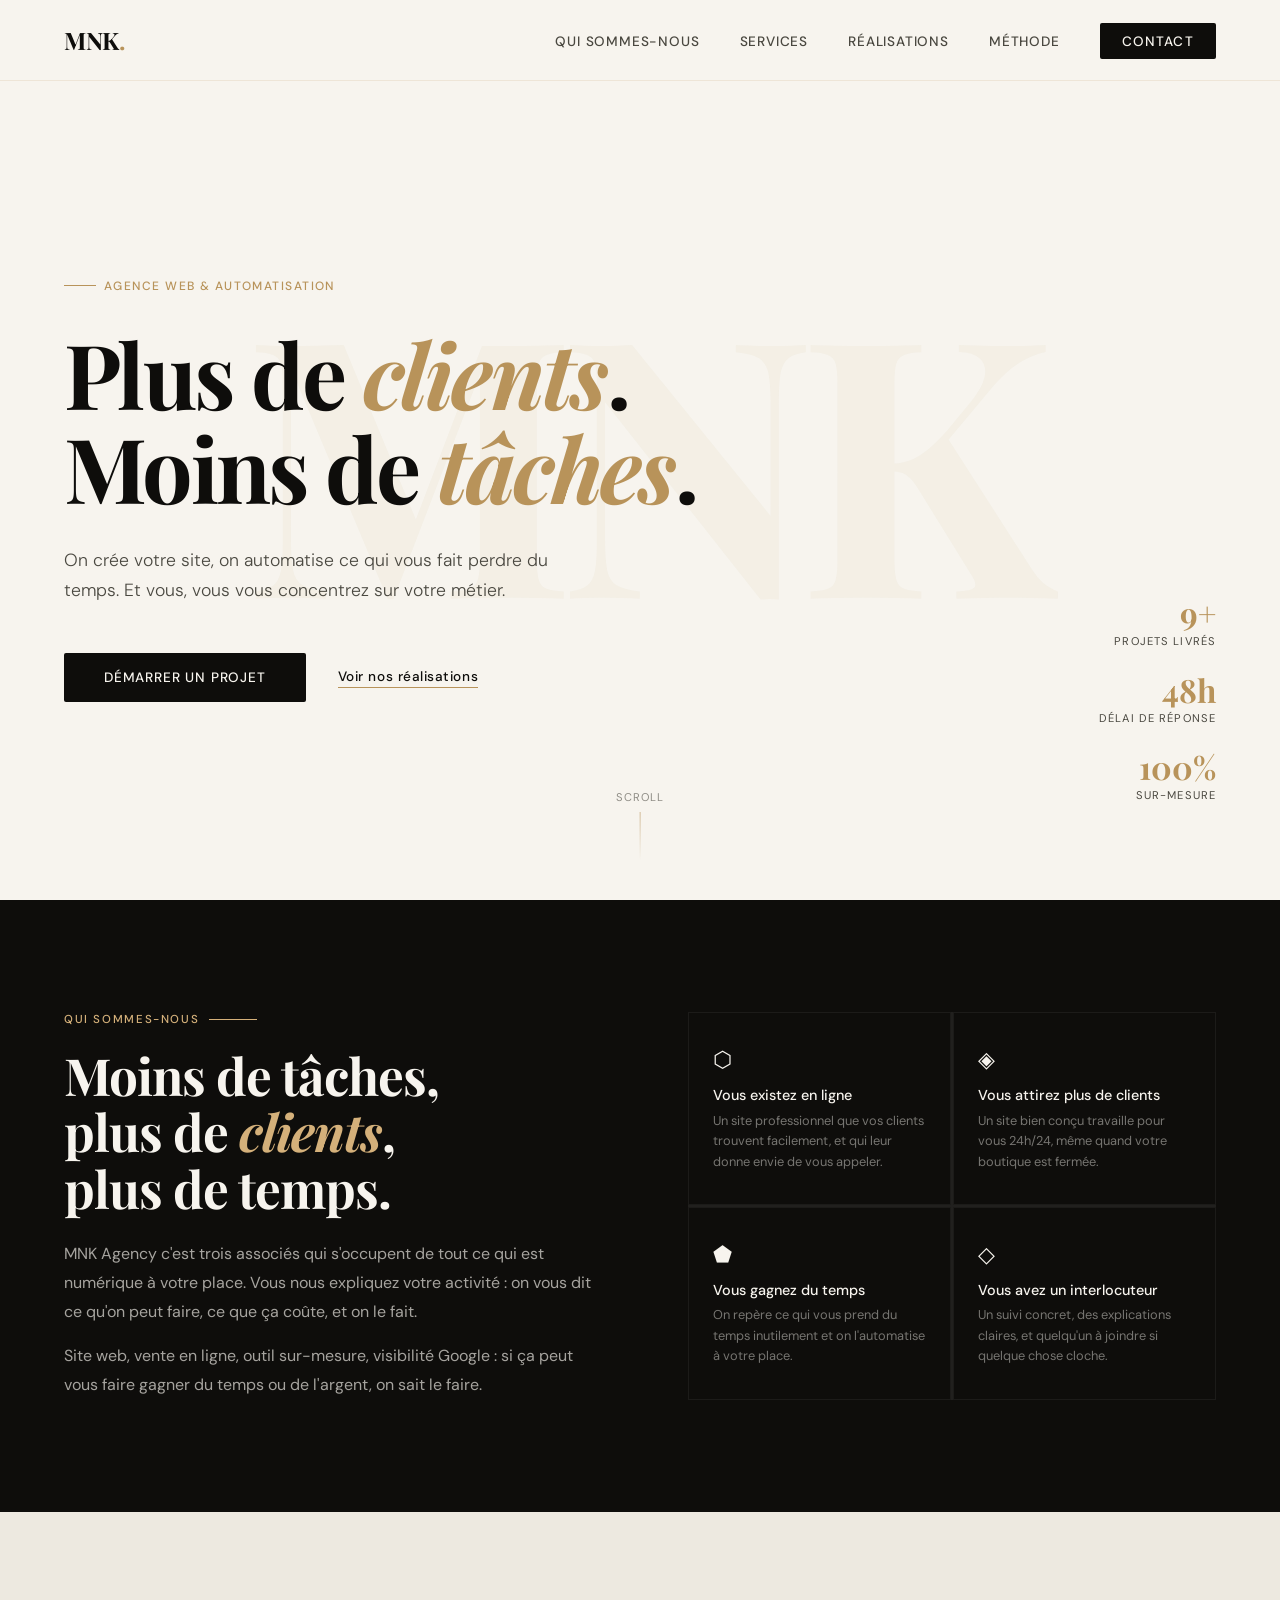
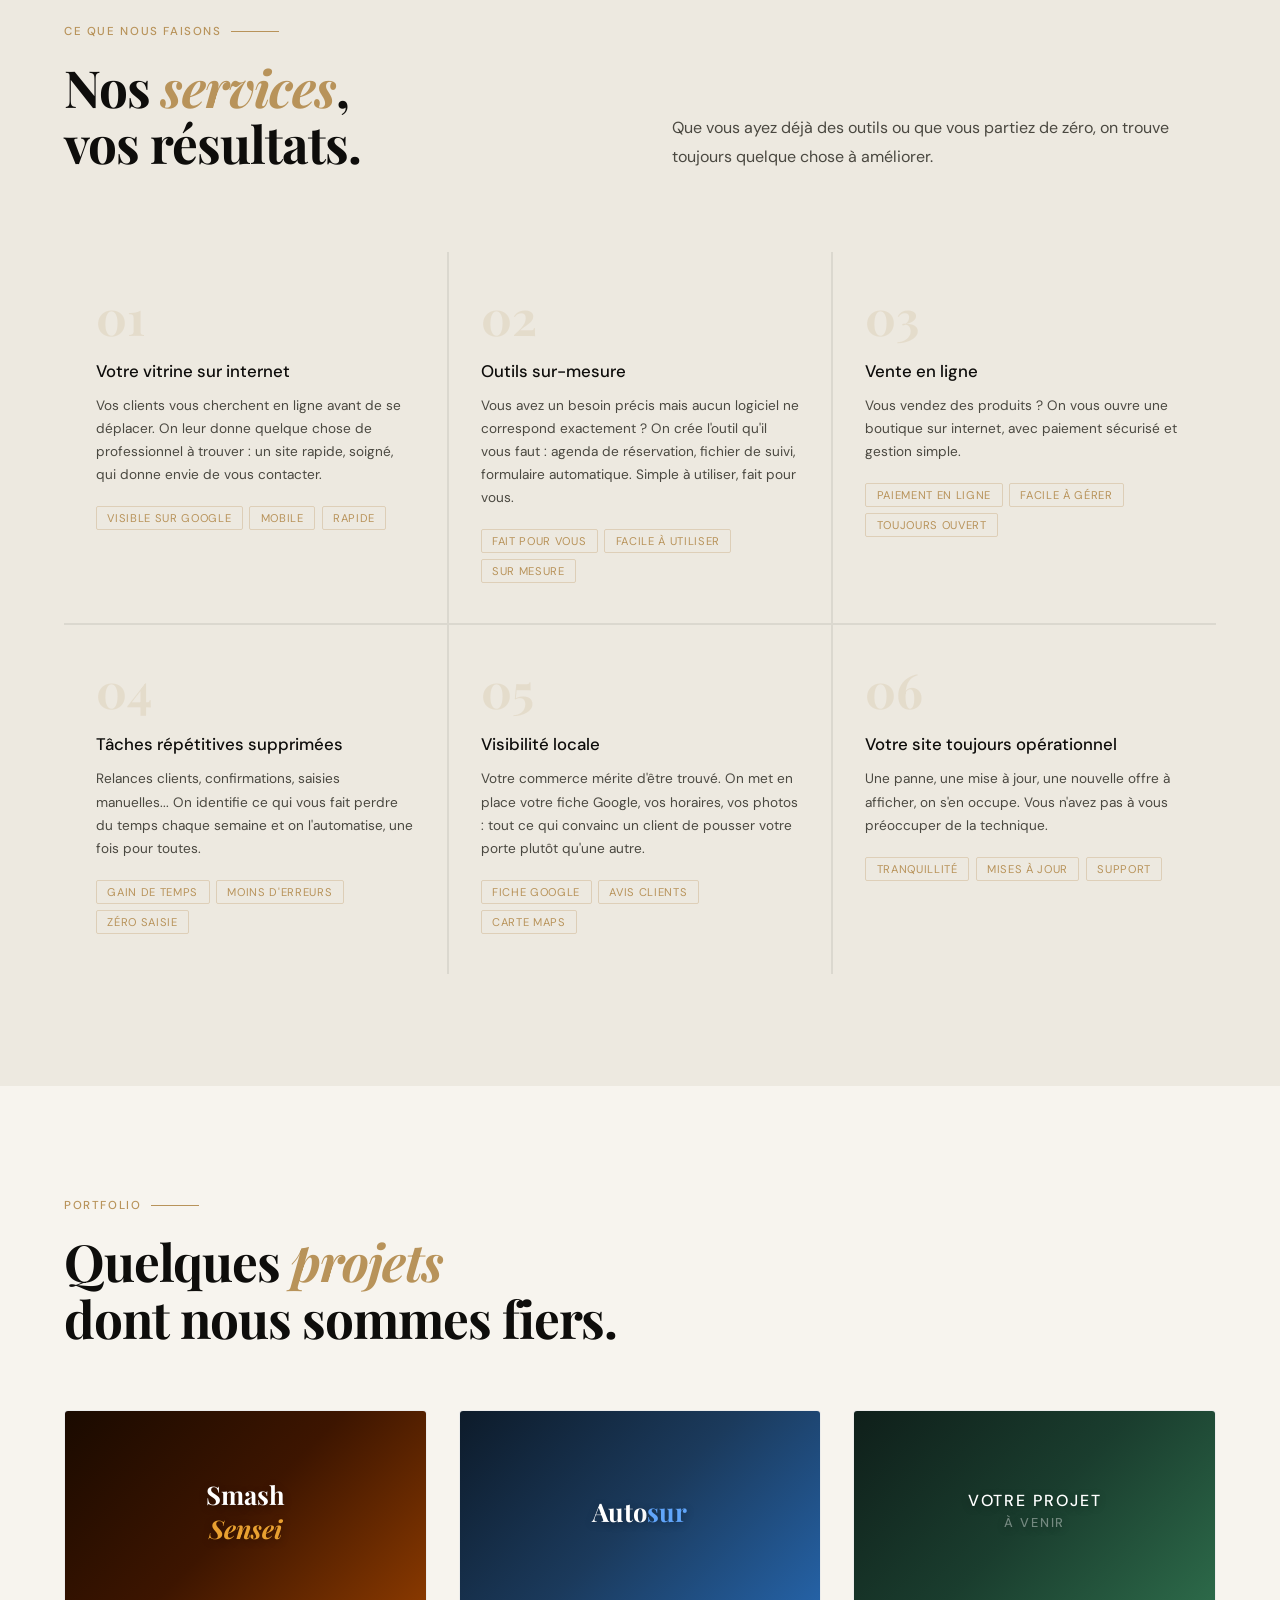
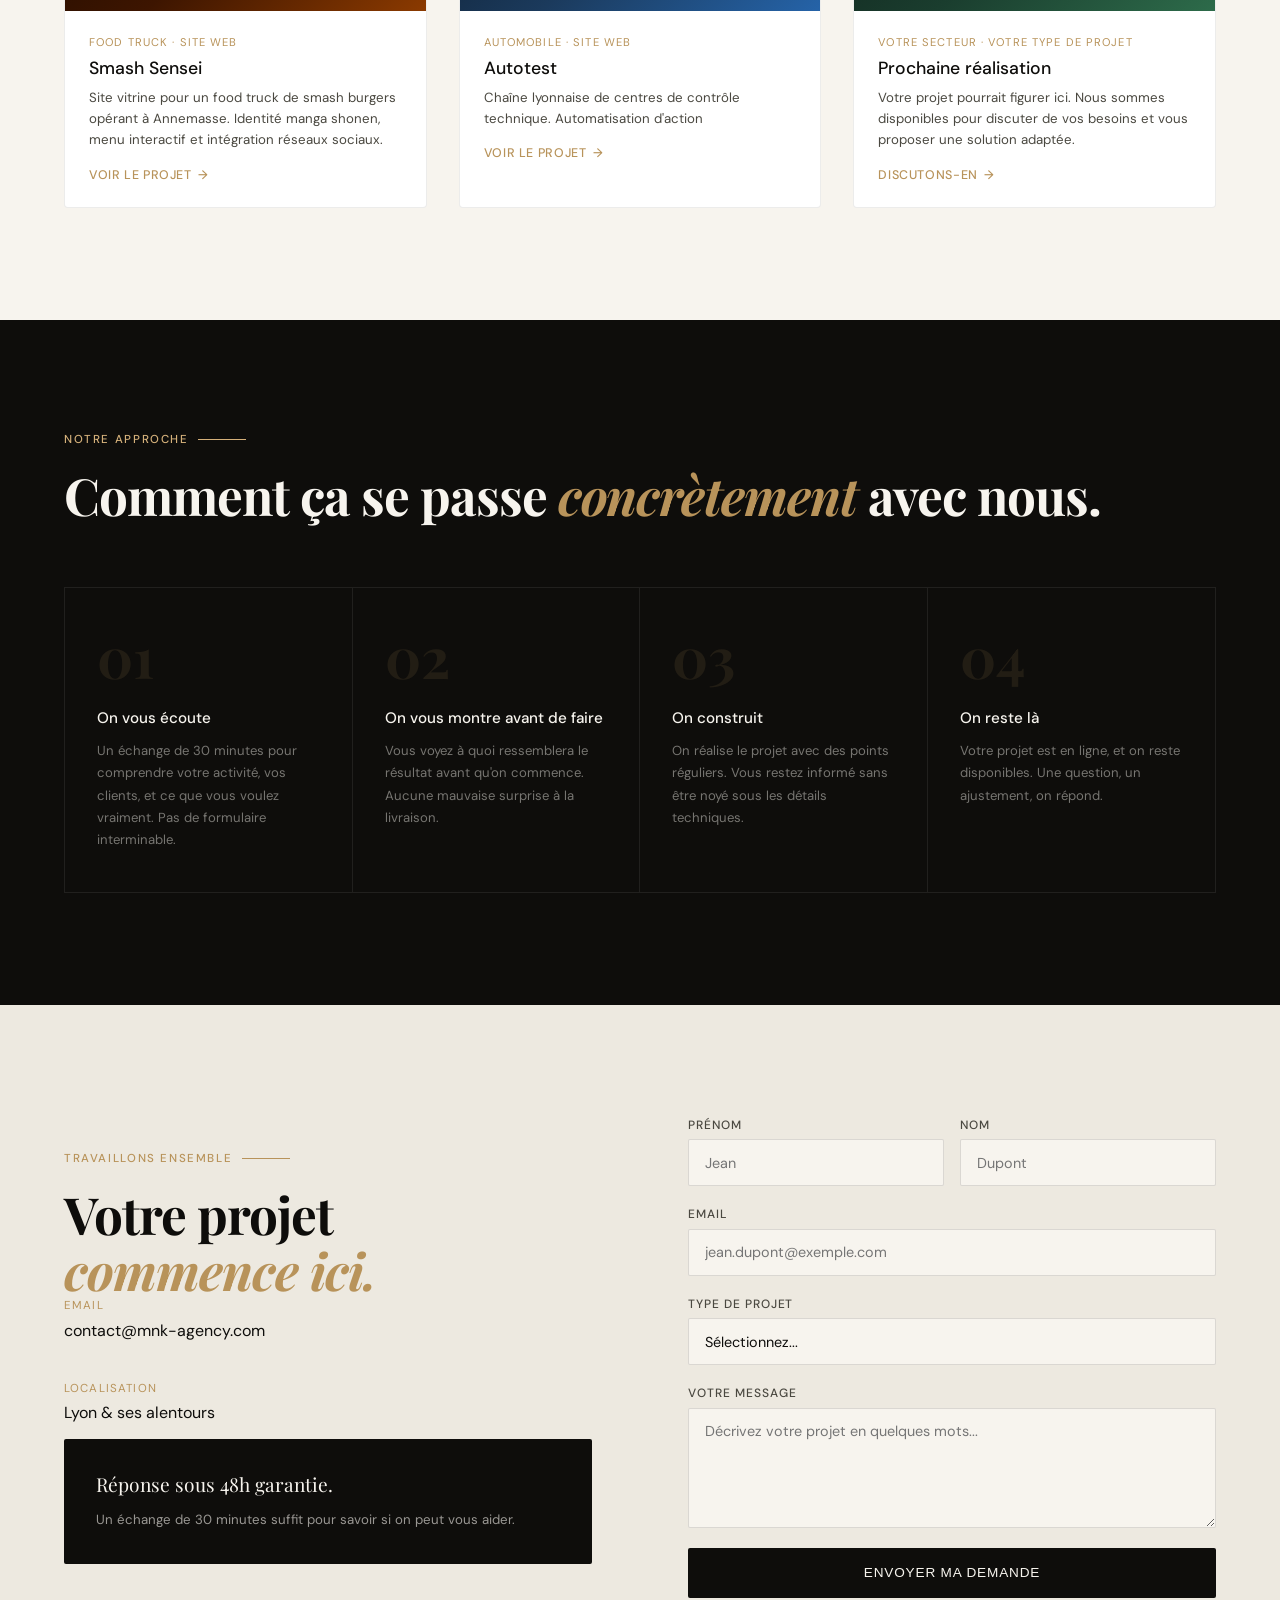
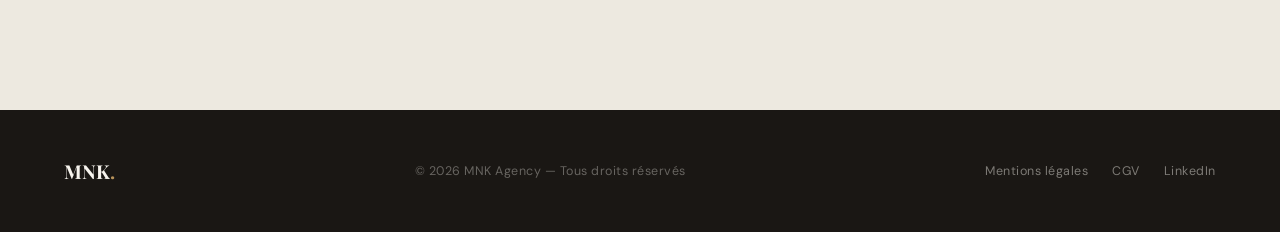
==== commit bd3e0aba: "15/05/2026 tache autotest" ====
--- a/index.html
+++ b/index.html
@@ -530,7 +530,7 @@
 <section id="about">
   <div>
     <p class="section-tag reveal">Qui sommes-nous</p>
-    <h2 class="section-h2 reveal reveal-delay-1">Moins de galères,<br>plus de <em>clients</em>,<br>plus de temps.</h2>
+    <h2 class="section-h2 reveal reveal-delay-1">Moins de tâches,<br>plus de <em>clients</em>,<br>plus de temps.</h2>
     <p class="about-body reveal reveal-delay-2">
       MNK Agency c'est trois associés qui s'occupent de tout ce qui est numérique à votre place. Vous nous expliquez votre activité : on vous dit ce qu'on peut faire, ce que ça coûte, et on le fait.
     </p>
@@ -663,7 +663,7 @@
       </div>
     </div>
 
-    <!-- Autosur -->
+    <!-- Autotest -->
     <div class="work-card reveal reveal-delay-1">
       <div class="work-thumb">
         <div class="work-thumb-bg" style="background: linear-gradient(135deg, #0d1b2a, #1b3a5c, #2563a8);"></div>
@@ -673,7 +673,7 @@
       </div>
       <div class="work-body">
         <p class="work-type">Automobile · Site Web</p>
-        <h3 class="work-name">Autosur</h3>
+        <h3 class="work-name">Autotest</h3>
         <p class="work-desc">Chaîne lyonnaise de centres de contrôle technique. Automatisation d'action </p>
         <a href="#" class="work-link">Voir le projet</a>
       </div>
@@ -852,10 +852,15 @@
   btn.disabled = true;
   feedback.style.display = 'none';
 
+  const formData = new FormData(form);
+  formData.append('access_key', 'e0db6523-9cdd-458d-9bed-e5dead1a6900');
+  formData.append('subject', 'Nouveau contact MNK Agency — ' + formData.get('prenom') + ' ' + formData.get('nom'));
+  formData.append('from_name', 'MNK Agency');
+
   try {
-    const res = await fetch('send.php', {
+    const res = await fetch('https://api.web3forms.com/submit', {
       method: 'POST',
-      body: new FormData(form)
+      body: formData
     });
     const data = await res.json();
 
@@ -868,7 +873,7 @@
       feedback.style.color = '#c0392b';
     }
   } catch {
-    feedback.textContent = 'Impossible d\'envoyer le message. Vérifiez votre connexion.';
+    feedback.textContent = "Impossible d'envoyer le message. Vérifiez votre connexion.";
     feedback.style.color = '#c0392b';
   }
 
@@ -878,4 +883,4 @@
 }
 </script>
 </body>
-</html>
+</html>
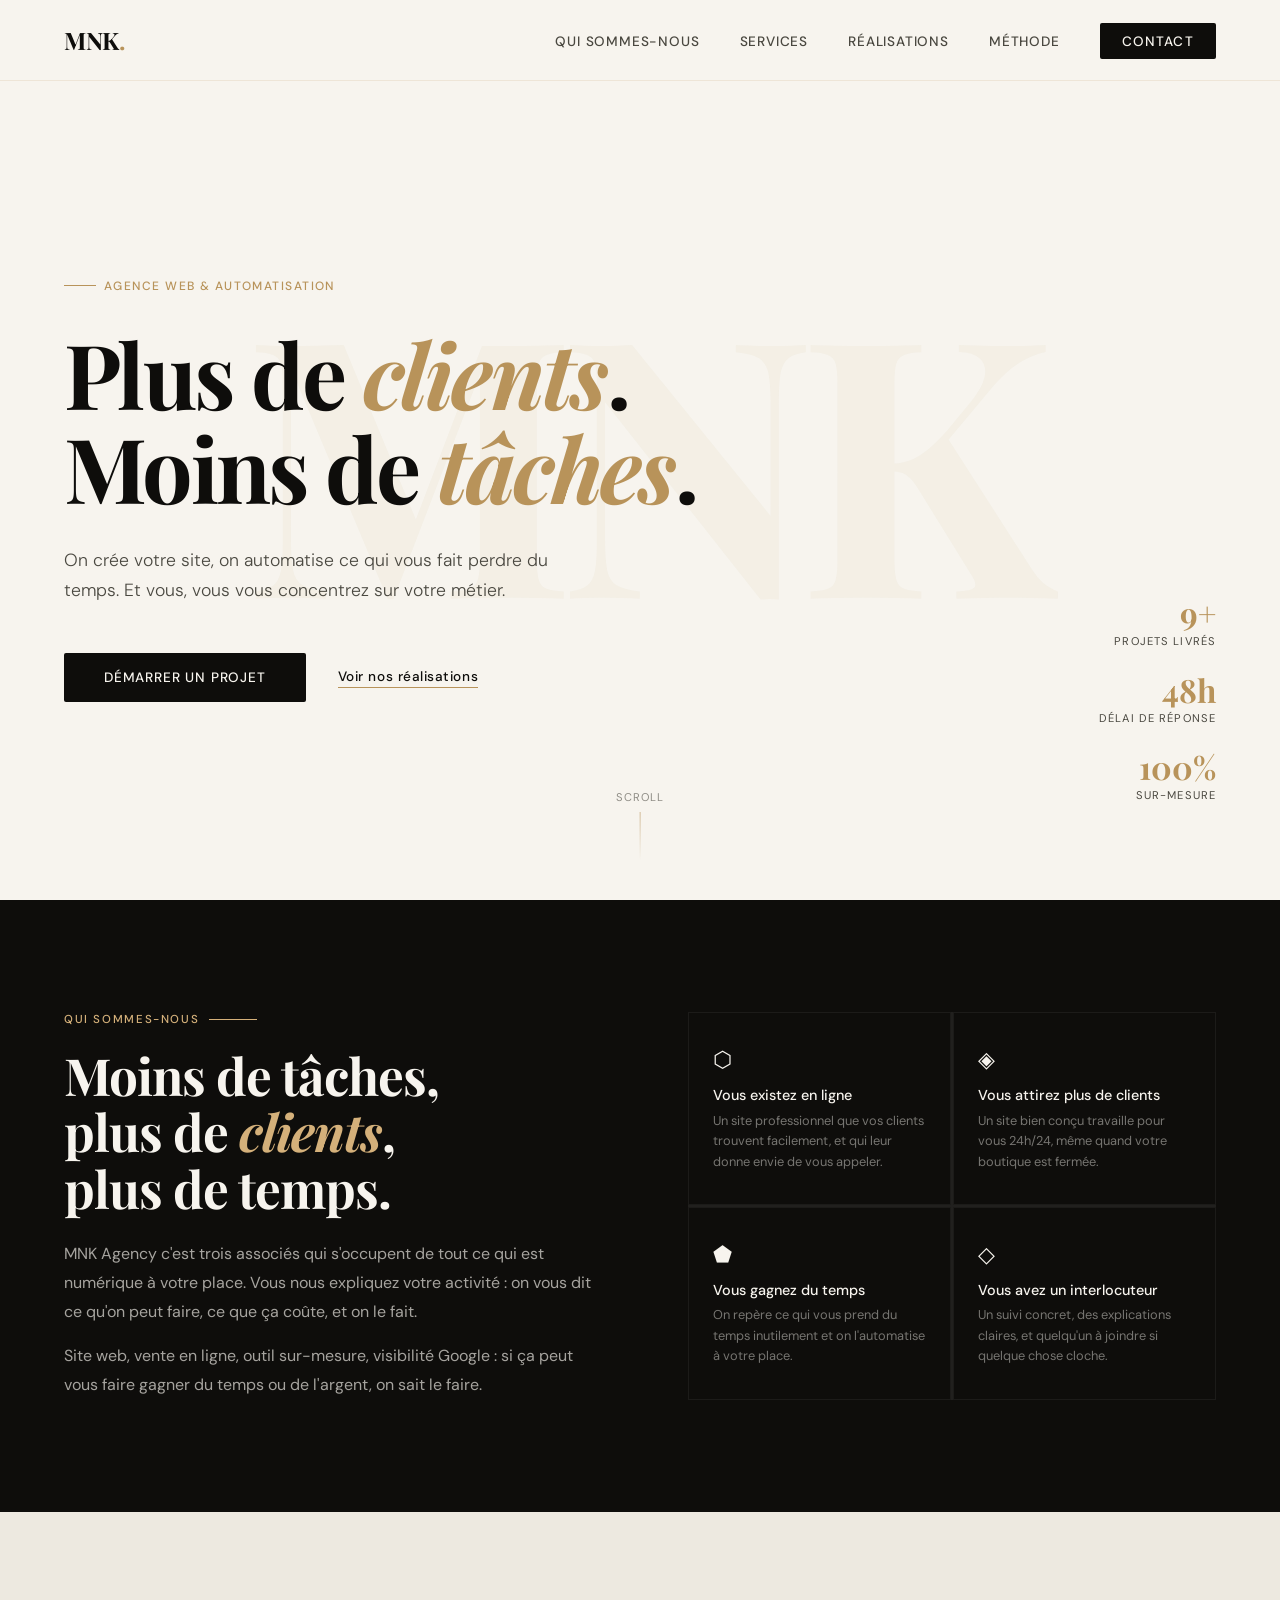
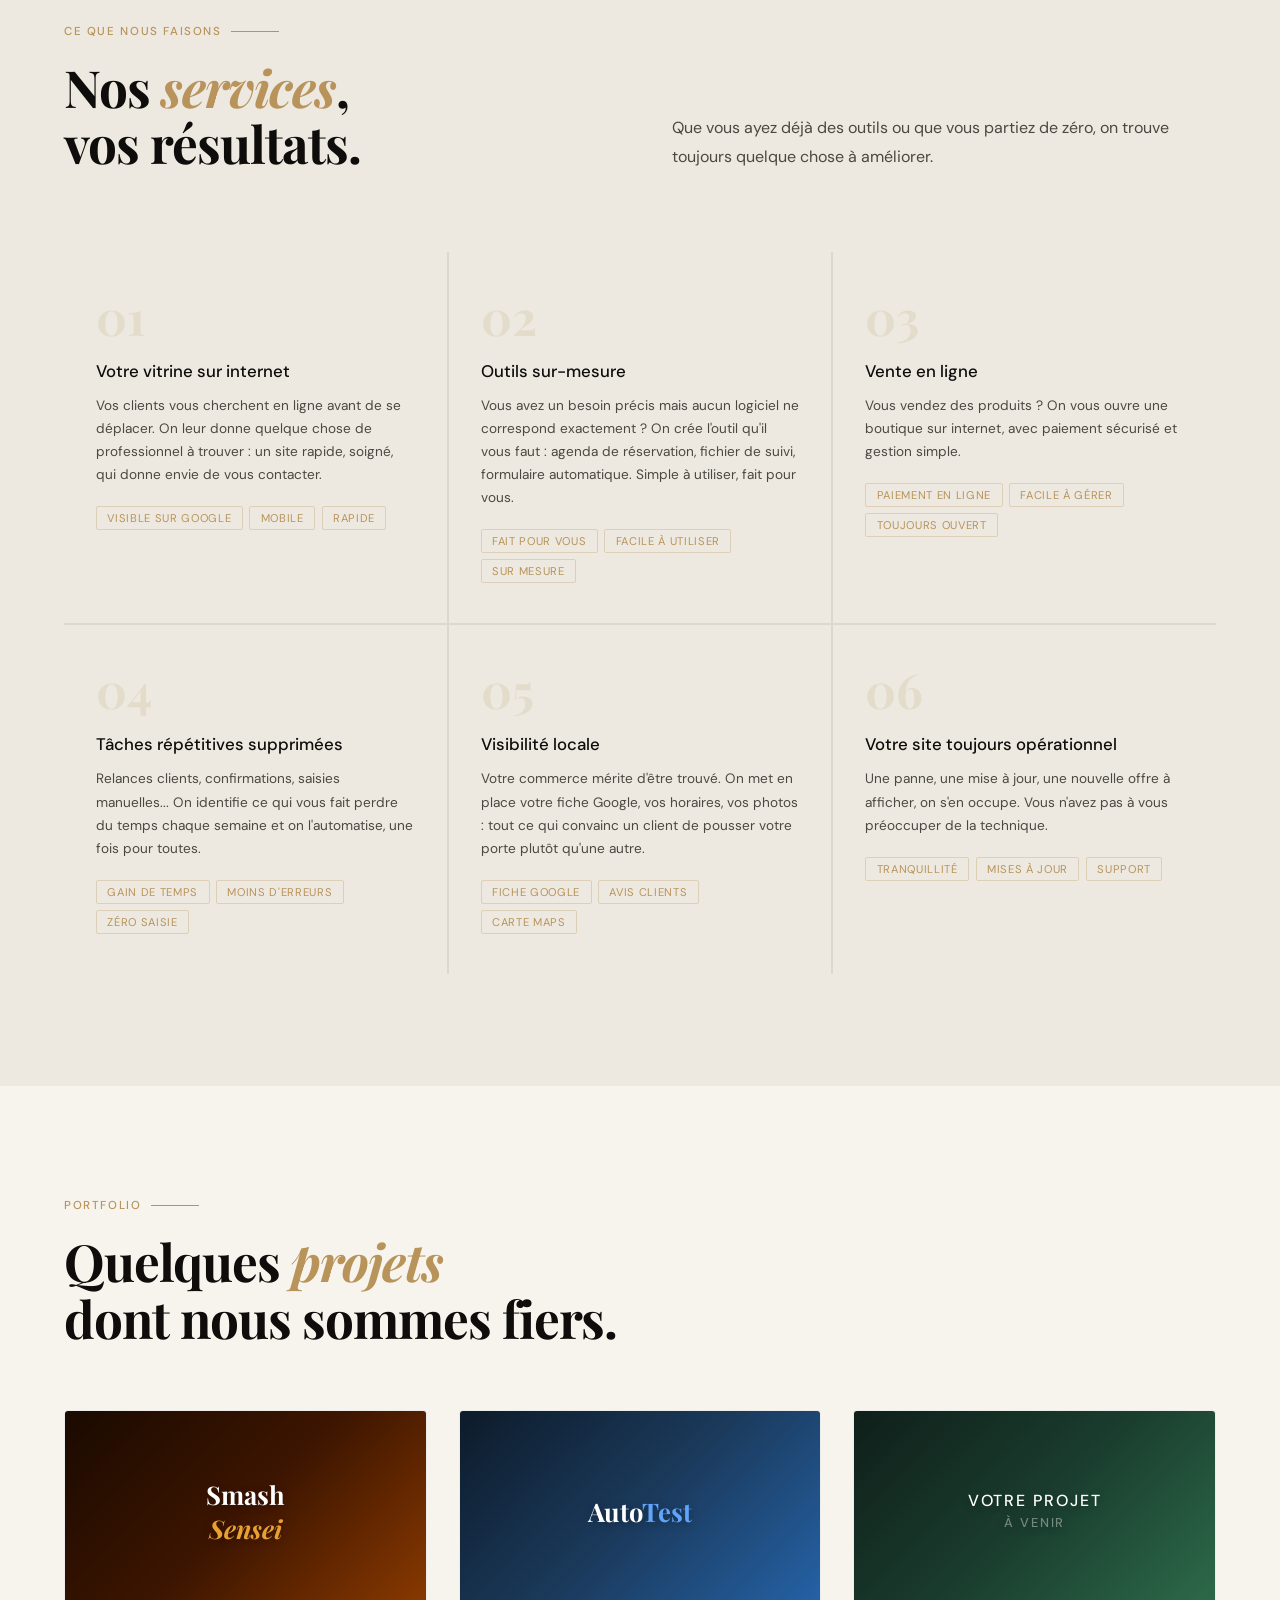
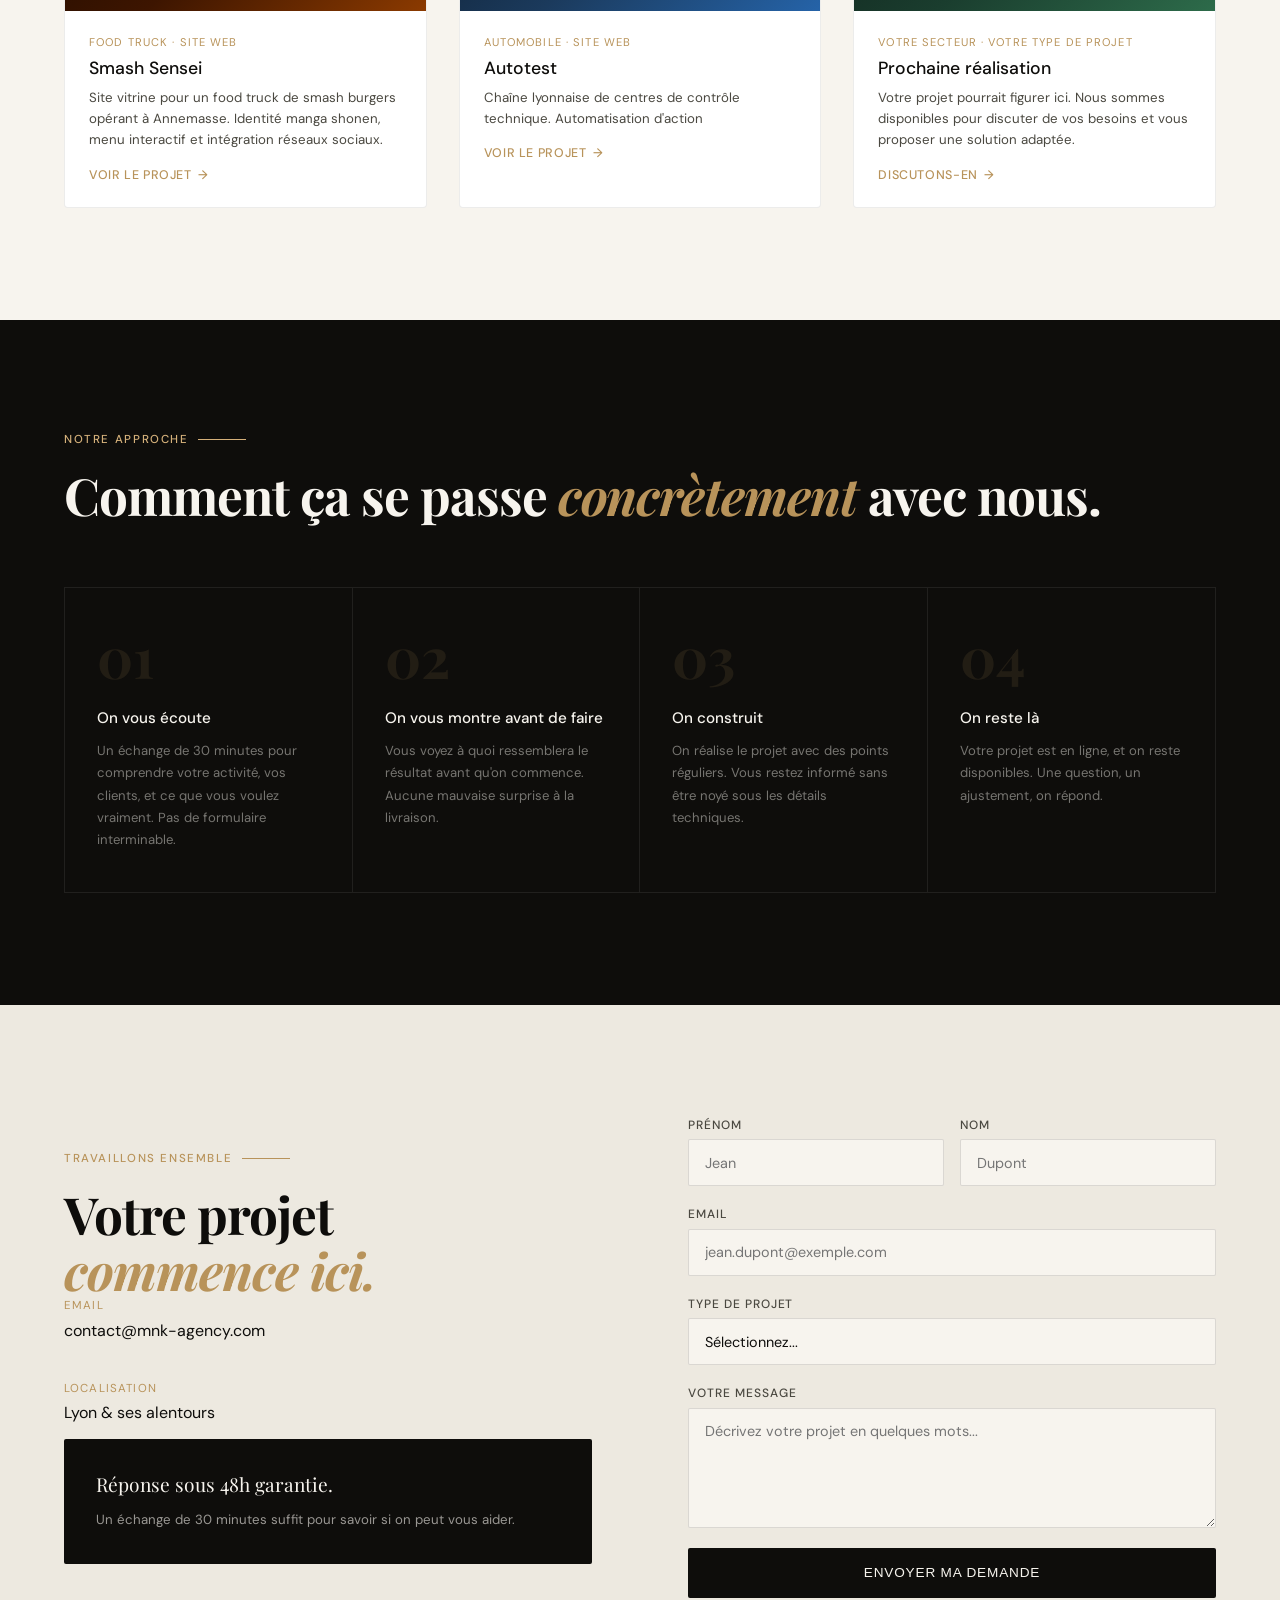
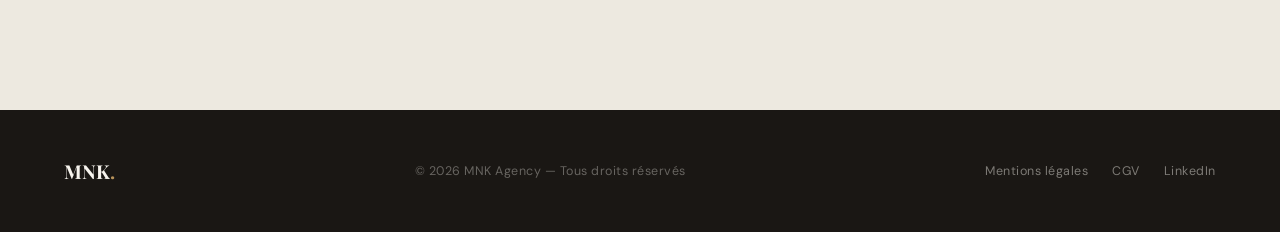
==== commit fd1956b9: "auto test" ====
--- a/index.html
+++ b/index.html
@@ -668,7 +668,7 @@
       <div class="work-thumb">
         <div class="work-thumb-bg" style="background: linear-gradient(135deg, #0d1b2a, #1b3a5c, #2563a8);"></div>
         <div class="work-thumb-logo">
-          Auto<span style="color:#60a5fa;">sur</span>
+          Auto<span style="color:#60a5fa;">Test</span>
         </div>
       </div>
       <div class="work-body">
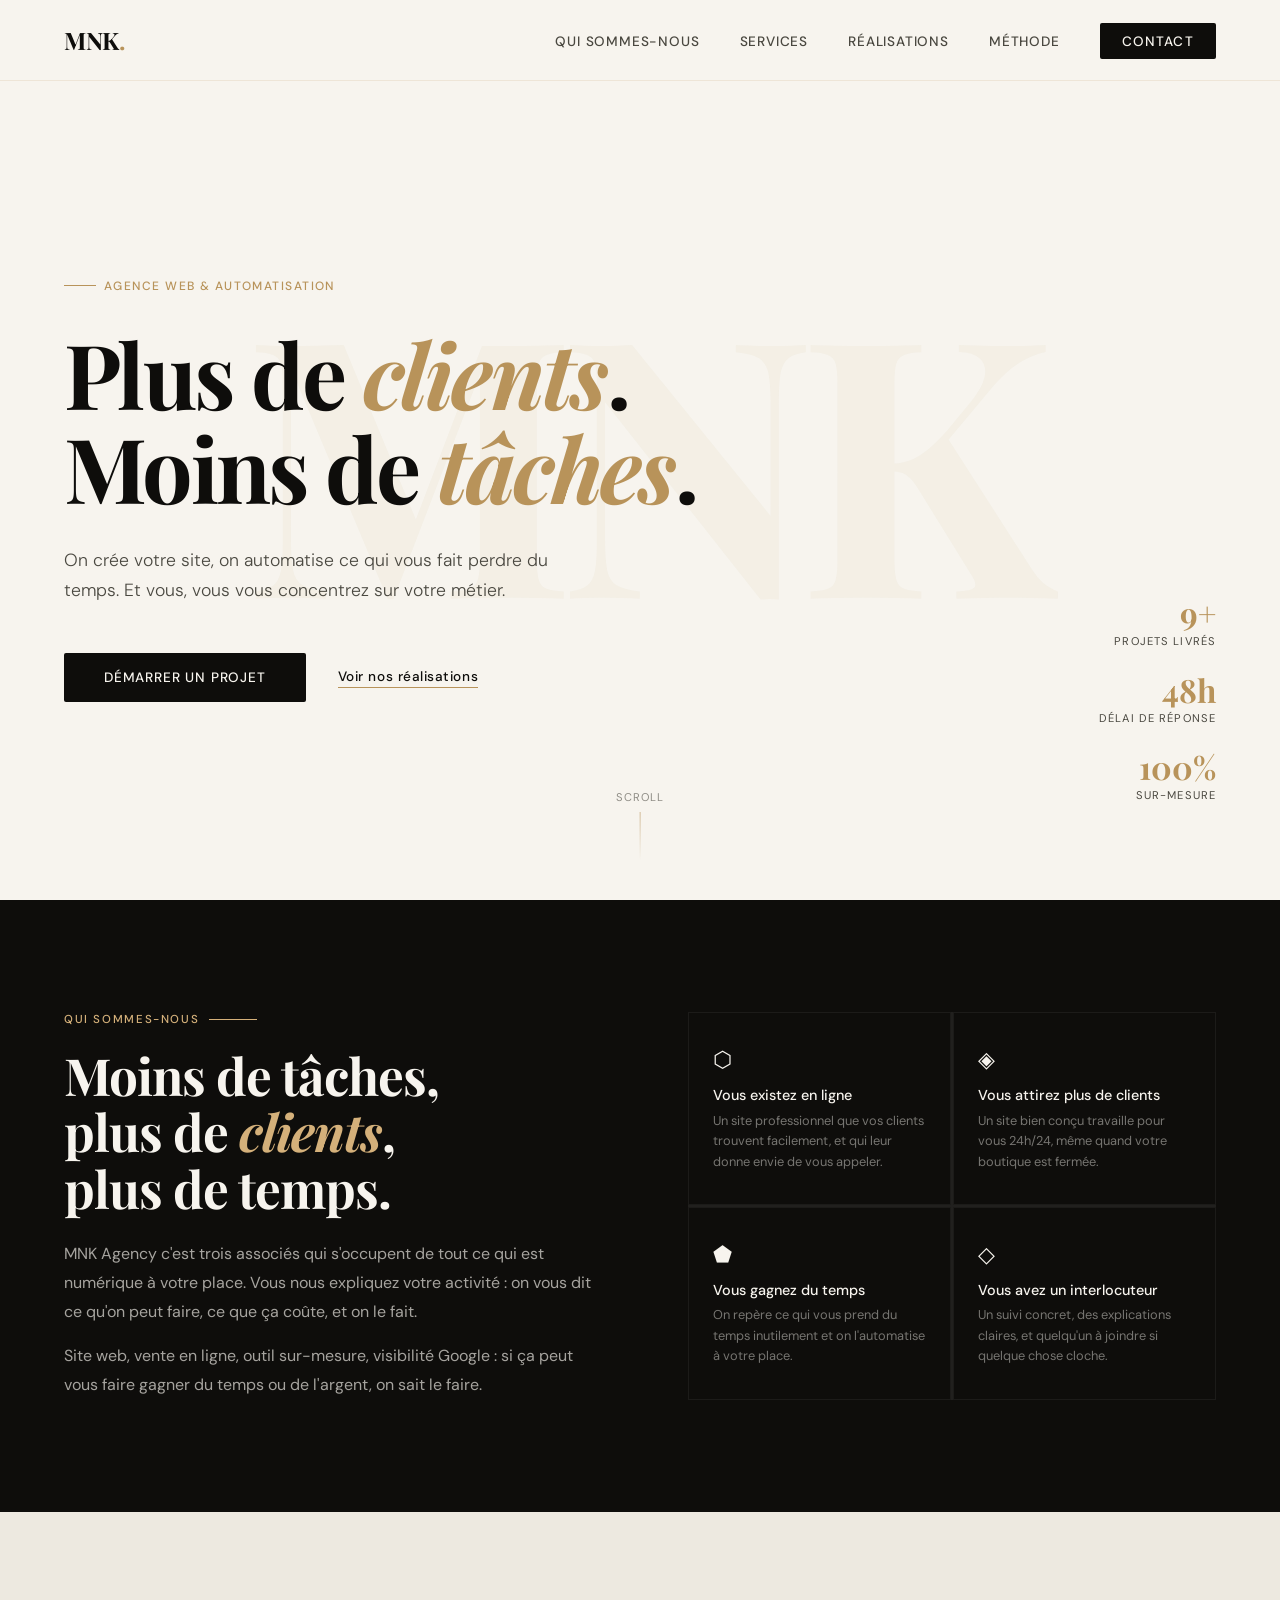
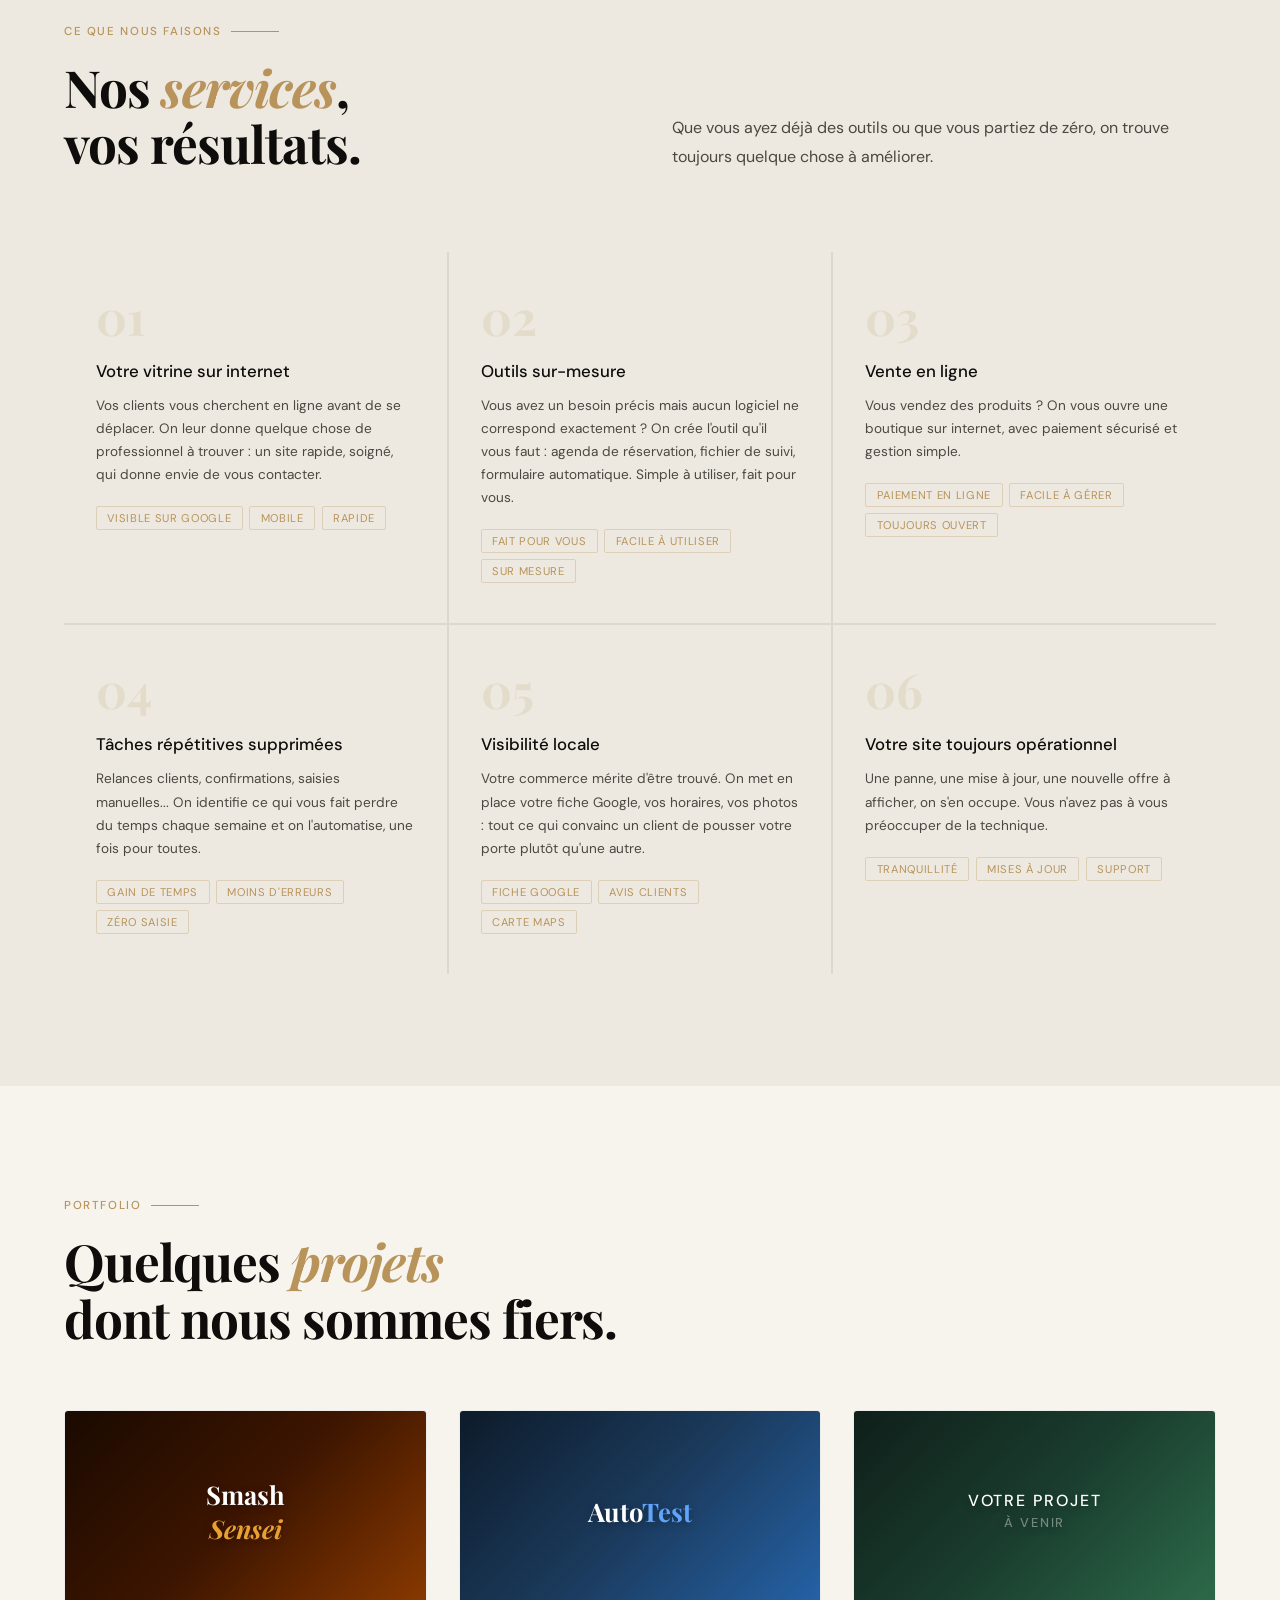
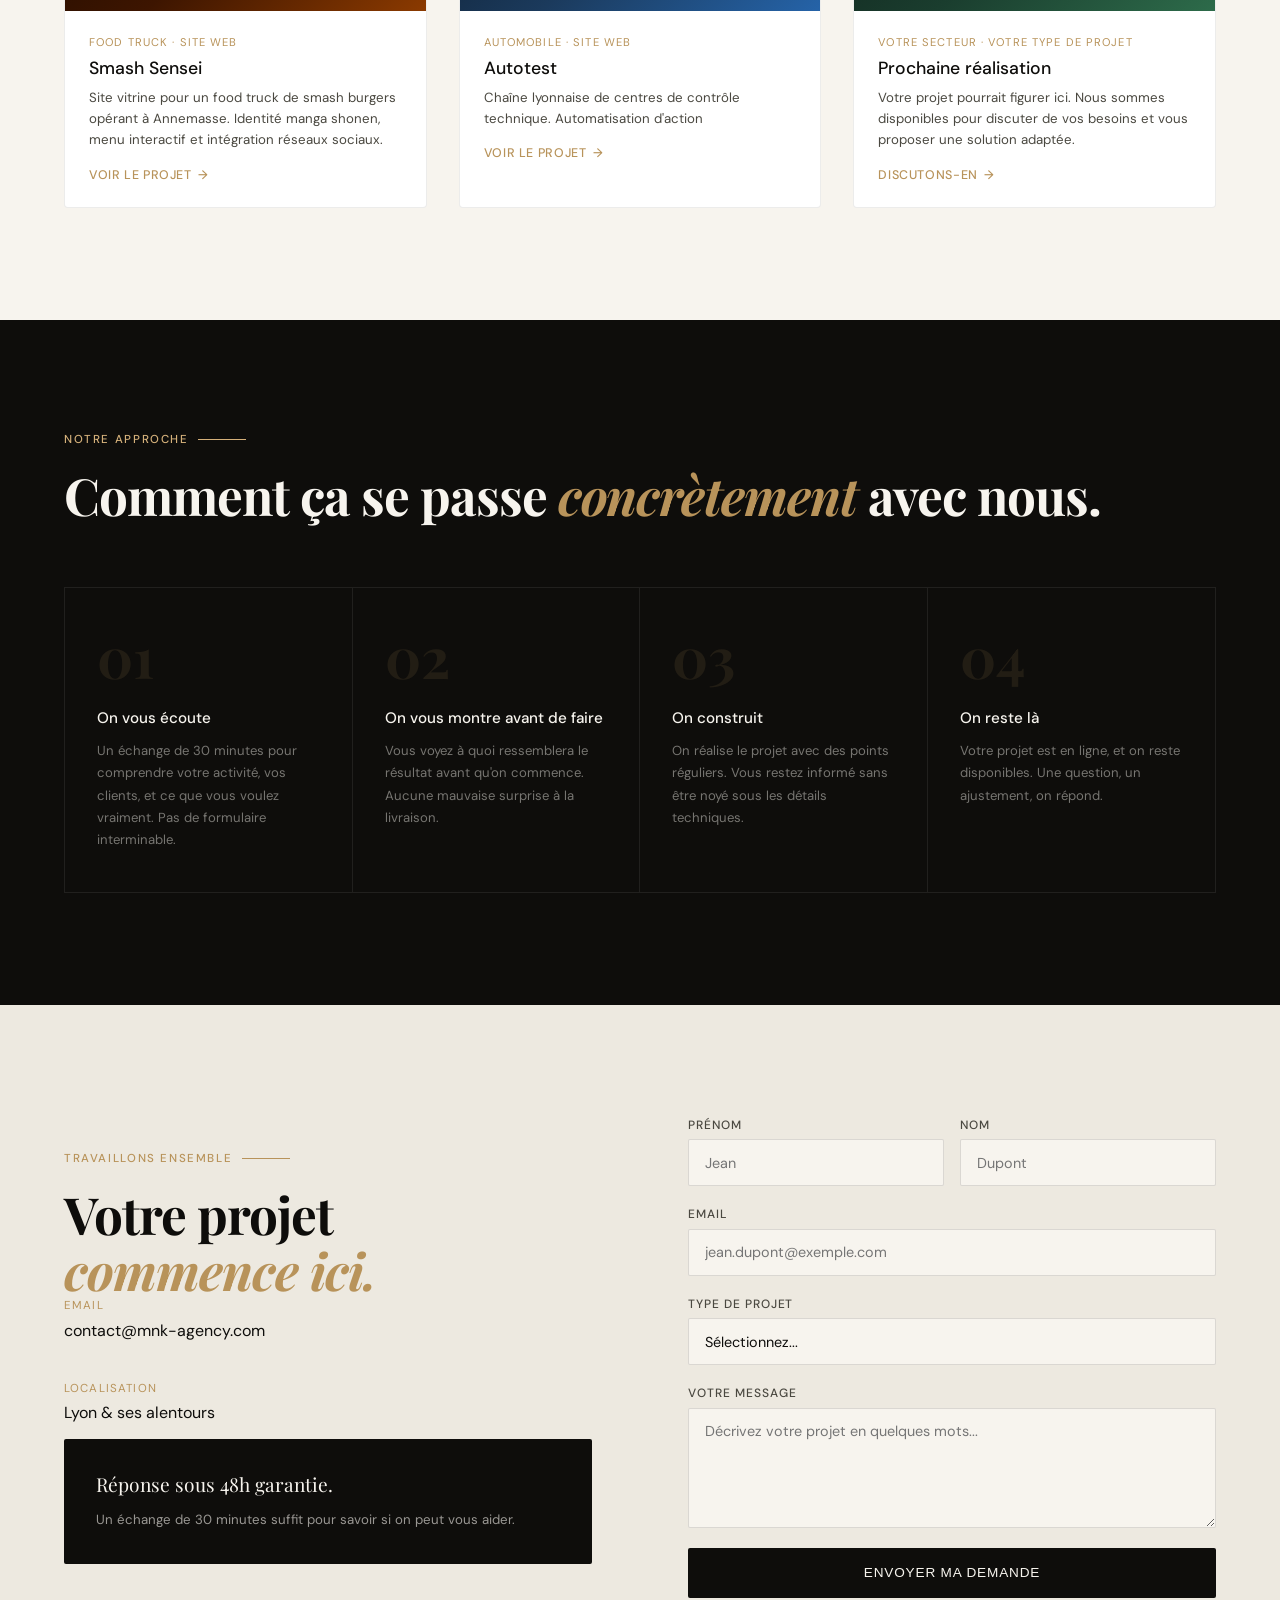
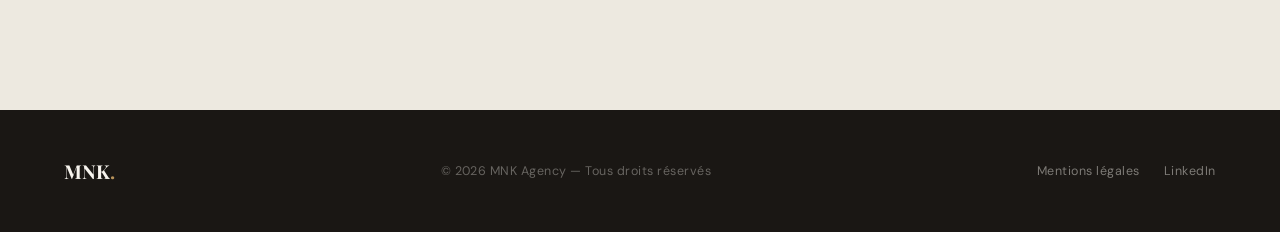
==== commit 14460d68: "15/05/2026" ====
--- a/index.html
+++ b/index.html
@@ -6,467 +6,7 @@
 <title>MNK Agency — Web & Automatisation</title>
 <link rel="preconnect" href="https://fonts.googleapis.com">
 <link href="https://fonts.googleapis.com/css2?family=Playfair+Display:ital,wght@0,400;0,700;1,400&family=DM+Sans:wght@300;400;500&display=swap" rel="stylesheet">
-<style>
-  :root {
-    --ink: #0e0d0b;
-    --ink-soft: #4a4840;
-    --cream: #f7f4ee;
-    --warm: #ede9e0;
-    --gold: #b8935a;
-    --gold-light: #d4b07a;
-    --gold-pale: #f0e6d3;
-    --white: #ffffff;
-    --accent: #1a1714;
-  }
-
-  * { margin: 0; padding: 0; box-sizing: border-box; }
-
-  html { scroll-behavior: smooth; }
-
-  body {
-    font-family: 'DM Sans', sans-serif;
-    background: var(--cream);
-    color: var(--ink);
-    overflow-x: hidden;
-  }
-
-  /* CURSOR */
-  body { cursor: none; }
-  #cursor {
-    position: fixed; width: 10px; height: 10px;
-    background: var(--gold); border-radius: 50%;
-    pointer-events: none; z-index: 9999;
-    transform: translate(-50%, -50%);
-    transition: width .2s, height .2s, background .2s;
-  }
-  #cursor-ring {
-    position: fixed; width: 36px; height: 36px;
-    border: 1px solid var(--gold); border-radius: 50%;
-    pointer-events: none; z-index: 9998;
-    transform: translate(-50%, -50%);
-    transition: transform .08s ease, width .3s, height .3s, opacity .3s;
-    opacity: 0.6;
-  }
-
-  /* NAV */
-  nav {
-    position: fixed; top: 0; left: 0; right: 0; z-index: 100;
-    display: flex; align-items: center; justify-content: space-between;
-    padding: 1.5rem 4rem;
-    background: rgba(247, 244, 238, 0.85);
-    backdrop-filter: blur(12px);
-    border-bottom: 1px solid rgba(184, 147, 90, 0.15);
-  }
-  .nav-logo {
-    font-family: 'Playfair Display', serif;
-    font-size: 1.5rem; font-weight: 700;
-    color: var(--ink); letter-spacing: -0.02em;
-  }
-  .nav-logo span { color: var(--gold); }
-  .nav-links { display: flex; gap: 2.5rem; list-style: none; }
-  .nav-links a {
-    font-size: 0.85rem; font-weight: 500;
-    color: var(--ink-soft); text-decoration: none;
-    letter-spacing: 0.06em; text-transform: uppercase;
-    transition: color .2s;
-  }
-  .nav-links a:hover { color: var(--gold); }
-  .nav-cta {
-    background: var(--ink); color: var(--cream) !important;
-    padding: 0.6rem 1.4rem !important;
-    border-radius: 2px;
-    text-transform: uppercase !important;
-    letter-spacing: 0.08em !important;
-    transition: background .2s !important;
-  }
-  .nav-cta:hover { background: var(--gold) !important; color: var(--white) !important; }
-
-  /* HERO */
-  #hero {
-    min-height: 100vh;
-    display: flex; flex-direction: column;
-    justify-content: center;
-    padding: 10rem 4rem 5rem;
-    position: relative; overflow: hidden;
-  }
-  .hero-bg-text {
-    position: absolute; top: 50%; left: 50%;
-    transform: translate(-50%, -50%);
-    font-family: 'Playfair Display', serif;
-    font-size: 28vw; font-weight: 700; color: rgba(184,147,90,0.06);
-    white-space: nowrap; pointer-events: none;
-    letter-spacing: -0.05em; line-height: 1;
-  }
-  .hero-tag {
-    display: inline-flex; align-items: center; gap: 0.5rem;
-    font-size: 0.75rem; font-weight: 500; letter-spacing: 0.12em;
-    text-transform: uppercase; color: var(--gold);
-    margin-bottom: 2rem;
-  }
-  .hero-tag::before {
-    content: ''; display: block;
-    width: 2rem; height: 1px; background: var(--gold);
-  }
-  .hero-h1 {
-    font-family: 'Playfair Display', serif;
-    font-size: clamp(3rem, 7vw, 6.5rem);
-    line-height: 1.05; font-weight: 700;
-    letter-spacing: -0.03em;
-    max-width: 820px;
-    margin-bottom: 2rem;
-  }
-  .hero-h1 em { font-style: italic; color: var(--gold); }
-  .hero-sub {
-    font-size: 1.1rem; font-weight: 300; line-height: 1.7;
-    color: var(--ink-soft); max-width: 500px;
-    margin-bottom: 3rem;
-  }
-  .hero-actions { display: flex; align-items: center; gap: 2rem; }
-  .btn-primary {
-    background: var(--ink); color: var(--cream);
-    padding: 1rem 2.5rem; font-size: 0.85rem;
-    font-weight: 500; letter-spacing: 0.06em; text-transform: uppercase;
-    text-decoration: none; border-radius: 2px;
-    transition: background .25s, transform .15s;
-  }
-  .btn-primary:hover { background: var(--gold); transform: translateY(-2px); }
-  .btn-secondary {
-    font-size: 0.85rem; font-weight: 500;
-    color: var(--ink); text-decoration: none;
-    letter-spacing: 0.04em; border-bottom: 1px solid var(--gold);
-    padding-bottom: 2px;
-    transition: color .2s;
-  }
-  .btn-secondary:hover { color: var(--gold); }
-  .hero-scroll {
-    position: absolute; bottom: 2.5rem; left: 50%;
-    transform: translateX(-50%);
-    display: flex; flex-direction: column; align-items: center; gap: 0.5rem;
-    font-size: 0.7rem; letter-spacing: 0.1em; text-transform: uppercase;
-    color: var(--ink-soft); opacity: 0.6;
-  }
-  .scroll-line {
-    width: 1px; height: 3rem;
-    background: linear-gradient(to bottom, var(--gold), transparent);
-    animation: scrollLine 2s ease-in-out infinite;
-  }
-  @keyframes scrollLine { 0%,100%{opacity:.6} 50%{opacity:1} }
-
-  .hero-stats {
-    position: absolute; right: 4rem; bottom: 6rem;
-    display: flex; flex-direction: column; gap: 1.5rem;
-  }
-  .stat { text-align: right; }
-  .stat-num {
-    font-family: 'Playfair Display', serif;
-    font-size: 2rem; font-weight: 700; color: var(--gold);
-    display: block; line-height: 1;
-  }
-  .stat-label {
-    font-size: 0.7rem; text-transform: uppercase;
-    letter-spacing: 0.1em; color: var(--ink-soft);
-  }
-
-  /* SECTIONS */
-  section { padding: 7rem 4rem; }
-
-  .section-tag {
-    font-size: 0.72rem; font-weight: 500;
-    letter-spacing: 0.14em; text-transform: uppercase;
-    color: var(--gold); margin-bottom: 1.25rem;
-    display: flex; align-items: center; gap: 0.6rem;
-  }
-  .section-tag::after { content: ''; flex: 1; max-width: 3rem; height: 1px; background: var(--gold); }
-
-  .section-h2 {
-    font-family: 'Playfair Display', serif;
-    font-size: clamp(2rem, 4vw, 3.5rem);
-    font-weight: 700; line-height: 1.1;
-    letter-spacing: -0.02em;
-  }
-  .section-h2 em { font-style: italic; color: var(--gold); }
-
-  /* ABOUT STRIP */
-  #about {
-    background: var(--ink);
-    color: var(--cream);
-    display: grid; grid-template-columns: 1fr 1fr;
-    gap: 6rem; align-items: center;
-  }
-  #about .section-tag { color: var(--gold-light); }
-  #about .section-tag::after { background: var(--gold-light); }
-  #about .section-h2 { color: var(--cream); }
-  #about .section-h2 em { color: var(--gold-light); }
-  .about-body {
-    font-size: 1rem; line-height: 1.8; color: rgba(247,244,238,0.65);
-    margin-top: 1.5rem;
-  }
-  .about-right {
-    display: grid; grid-template-columns: 1fr 1fr;
-    gap: 1.5px; background: rgba(255,255,255,0.08);
-  }
-  .about-cell {
-    background: var(--ink);
-    padding: 2rem 1.5rem;
-    border: 1px solid rgba(255,255,255,0.06);
-    transition: background .25s;
-  }
-  .about-cell:hover { background: #1a1714; }
-  .about-cell-icon {
-    font-size: 1.4rem; margin-bottom: 0.75rem;
-  }
-  .about-cell-title {
-    font-size: 0.9rem; font-weight: 500;
-    color: var(--cream); margin-bottom: 0.4rem;
-  }
-  .about-cell-desc {
-    font-size: 0.8rem; line-height: 1.6;
-    color: rgba(247,244,238,0.45);
-  }
-
-  /* SERVICES */
-  #services { background: var(--warm); }
-  .services-header {
-    display: grid; grid-template-columns: 1fr 1fr;
-    gap: 4rem; align-items: end;
-    margin-bottom: 5rem;
-  }
-  .services-intro {
-    font-size: 1rem; line-height: 1.8; color: var(--ink-soft);
-    margin-top: 1.5rem;
-  }
-  .services-grid {
-    display: grid; grid-template-columns: repeat(3, 1fr);
-    gap: 2px; background: rgba(14,13,11,0.08);
-  }
-  .service-card {
-    background: var(--warm);
-    padding: 2.5rem 2rem;
-    position: relative; overflow: hidden;
-    transition: background .3s;
-  }
-  .service-card::before {
-    content: '';
-    position: absolute; bottom: 0; left: 0;
-    width: 0; height: 2px; background: var(--gold);
-    transition: width .4s ease;
-  }
-  .service-card:hover { background: var(--cream); }
-  .service-card:hover::before { width: 100%; }
-  .service-num {
-    font-family: 'Playfair Display', serif;
-    font-size: 3rem; font-weight: 700;
-    color: rgba(184,147,90,0.15); line-height: 1;
-    margin-bottom: 1.25rem;
-  }
-  .service-title {
-    font-size: 1.05rem; font-weight: 500;
-    margin-bottom: 0.75rem;
-  }
-  .service-desc {
-    font-size: 0.85rem; line-height: 1.7;
-    color: var(--ink-soft);
-  }
-  .service-tags {
-    display: flex; flex-wrap: wrap; gap: 0.4rem;
-    margin-top: 1.25rem;
-  }
-  .tag {
-    font-size: 0.7rem; letter-spacing: 0.06em;
-    text-transform: uppercase; padding: 0.25rem 0.65rem;
-    border: 1px solid rgba(184,147,90,0.3);
-    color: var(--gold); border-radius: 2px;
-  }
-
-  /* RÉALISATIONS */
-  #works { background: var(--cream); }
-  .works-header { margin-bottom: 4rem; }
-  .works-grid {
-    display: grid; grid-template-columns: repeat(3, 1fr);
-    gap: 2rem;
-  }
-  .work-card {
-    position: relative; overflow: hidden;
-    background: var(--white);
-    border: 1px solid rgba(14,13,11,0.08);
-    border-radius: 4px;
-    transition: transform .3s, box-shadow .3s;
-  }
-  .work-card:hover { transform: translateY(-6px); box-shadow: 0 20px 50px rgba(14,13,11,0.12); }
-  .work-thumb {
-    height: 200px; position: relative; overflow: hidden;
-    display: flex; align-items: center; justify-content: center;
-  }
-  .work-thumb-bg {
-    position: absolute; inset: 0;
-    transition: transform .4s ease;
-  }
-  .work-card:hover .work-thumb-bg { transform: scale(1.05); }
-  .work-thumb-logo {
-    position: relative; z-index: 2;
-    font-family: 'Playfair Display', serif;
-    font-size: 1.6rem; font-weight: 700;
-    color: white; text-align: center;
-    text-shadow: 0 2px 8px rgba(0,0,0,0.3);
-  }
-  .work-body { padding: 1.5rem; }
-  .work-type {
-    font-size: 0.7rem; letter-spacing: 0.1em; text-transform: uppercase;
-    color: var(--gold); margin-bottom: 0.5rem;
-  }
-  .work-name {
-    font-size: 1.1rem; font-weight: 500;
-    margin-bottom: 0.5rem;
-  }
-  .work-desc {
-    font-size: 0.83rem; line-height: 1.6; color: var(--ink-soft);
-    margin-bottom: 1rem;
-  }
-  .work-link {
-    font-size: 0.78rem; font-weight: 500;
-    color: var(--gold); text-decoration: none;
-    letter-spacing: 0.05em; text-transform: uppercase;
-    display: flex; align-items: center; gap: 0.4rem;
-    transition: gap .2s;
-  }
-  .work-link:hover { gap: 0.7rem; }
-  .work-link::after { content: '→'; }
-
-  /* PROCESS */
-  #process { background: var(--ink); color: var(--cream); }
-  #process .section-tag { color: var(--gold-light); }
-  #process .section-tag::after { background: var(--gold-light); }
-  #process .section-h2 { color: var(--cream); }
-  .process-grid {
-    display: grid; grid-template-columns: repeat(4, 1fr);
-    gap: 0; margin-top: 4rem;
-    border: 1px solid rgba(255,255,255,0.08);
-  }
-  .process-step {
-    padding: 2.5rem 2rem;
-    border-right: 1px solid rgba(255,255,255,0.08);
-    position: relative;
-  }
-  .process-step:last-child { border-right: none; }
-  .process-step-num {
-    font-family: 'Playfair Display', serif;
-    font-size: 3.5rem; font-weight: 700;
-    color: rgba(184,147,90,0.12); line-height: 1;
-    margin-bottom: 1.5rem;
-  }
-  .process-step-title {
-    font-size: 0.95rem; font-weight: 500;
-    color: var(--cream); margin-bottom: 0.75rem;
-  }
-  .process-step-desc {
-    font-size: 0.82rem; line-height: 1.7;
-    color: rgba(247,244,238,0.45);
-  }
-  .process-step-bar {
-    position: absolute; bottom: 0; left: 0; right: 0;
-    height: 2px; background: rgba(184,147,90,0.0);
-    transition: background .3s;
-  }
-  .process-step:hover .process-step-bar { background: var(--gold); }
-
-  /* CONTACT */
-  #contact {
-    background: var(--warm);
-    display: grid; grid-template-columns: 1fr 1fr;
-    gap: 6rem; align-items: center;
-  }
-  .contact-form { display: flex; flex-direction: column; gap: 1.25rem; }
-  .form-group { display: flex; flex-direction: column; gap: 0.4rem; }
-  .form-group label {
-    font-size: 0.75rem; font-weight: 500;
-    letter-spacing: 0.08em; text-transform: uppercase;
-    color: var(--ink-soft);
-  }
-  .form-group input, .form-group select, .form-group textarea {
-    background: var(--cream); border: 1px solid rgba(14,13,11,0.12);
-    border-radius: 2px; padding: 0.85rem 1rem;
-    font-family: 'DM Sans', sans-serif; font-size: 0.9rem;
-    color: var(--ink); outline: none;
-    transition: border-color .2s;
-    -webkit-appearance: none;
-  }
-  .form-group input:focus, .form-group select:focus, .form-group textarea:focus {
-    border-color: var(--gold);
-  }
-  .form-group textarea { resize: vertical; min-height: 120px; }
-  .form-row { display: grid; grid-template-columns: 1fr 1fr; gap: 1rem; }
-  .contact-info { display: flex; flex-direction: column; gap: 2.5rem; }
-  .contact-info-item {}
-  .contact-info-label {
-    font-size: 0.72rem; letter-spacing: 0.1em; text-transform: uppercase;
-    color: var(--gold); margin-bottom: 0.4rem;
-  }
-  .contact-info-value {
-    font-size: 1rem; font-weight: 400; color: var(--ink);
-  }
-  .contact-promise {
-    background: var(--ink); color: var(--cream);
-    padding: 2rem; border-radius: 2px;
-    margin-top: 1rem;
-  }
-  .contact-promise-title {
-    font-family: 'Playfair Display', serif;
-    font-size: 1.2rem; margin-bottom: 0.75rem;
-  }
-  .contact-promise-desc {
-    font-size: 0.83rem; line-height: 1.7;
-    color: rgba(247,244,238,0.6);
-  }
-
-  /* FOOTER */
-  footer {
-    background: var(--accent); color: var(--cream);
-    padding: 3rem 4rem;
-    display: flex; align-items: center; justify-content: space-between;
-  }
-  .footer-logo {
-    font-family: 'Playfair Display', serif;
-    font-size: 1.2rem; font-weight: 700;
-  }
-  .footer-logo span { color: var(--gold); }
-  .footer-copy {
-    font-size: 0.78rem; color: rgba(247,244,238,0.35);
-    letter-spacing: 0.04em;
-  }
-  .footer-links { display: flex; gap: 1.5rem; }
-  .footer-links a {
-    font-size: 0.78rem; color: rgba(247,244,238,0.45);
-    text-decoration: none; letter-spacing: 0.04em;
-    transition: color .2s;
-  }
-  .footer-links a:hover { color: var(--gold); }
-
-  /* ANIMATIONS */
-  .reveal {
-    opacity: 0; transform: translateY(28px);
-    transition: opacity .7s ease, transform .7s ease;
-  }
-  .reveal.visible { opacity: 1; transform: translateY(0); }
-  .reveal-delay-1 { transition-delay: .1s; }
-  .reveal-delay-2 { transition-delay: .2s; }
-  .reveal-delay-3 { transition-delay: .3s; }
-  .reveal-delay-4 { transition-delay: .4s; }
-  .reveal-delay-5 { transition-delay: .5s; }
-
-  @media (max-width: 900px) {
-    nav { padding: 1.25rem 1.5rem; }
-    .nav-links { display: none; }
-    section { padding: 5rem 1.5rem; }
-    #hero { padding: 8rem 1.5rem 4rem; }
-    .hero-stats { display: none; }
-    #about, #contact { grid-template-columns: 1fr; gap: 3rem; }
-    .services-header { grid-template-columns: 1fr; gap: 1.5rem; }
-    .services-grid { grid-template-columns: 1fr; }
-    .works-grid { grid-template-columns: 1fr; }
-    .process-grid { grid-template-columns: 1fr 1fr; }
-    footer { flex-direction: column; gap: 1rem; text-align: center; }
-  }
-</style>
+<link rel="stylesheet" href="style.css">
 </head>
 <body>
 
@@ -797,9 +337,8 @@
   <p class="footer-copy">© <span id="footer-year"></span> MNK Agency — Tous droits réservés</p>
   <script>document.getElementById('footer-year').textContent = new Date().getFullYear();</script>
   <div class="footer-links">
-    <a href="#">Mentions légales</a>
-    <a href="#">CGV</a>
-    <a href="#">LinkedIn</a>
+    <a href="/mentions-legales.html">Mentions légales</a>
+    <a href="https://www.linkedin.com" target="_blank" rel="noopener noreferrer">LinkedIn</a>
   </div>
 </footer>
 
--- a/style.css
+++ b/style.css
@@ -0,0 +1,679 @@
+/* ============================================================
+   MNK AGENCY — Feuille de style principale
+   Partagée par index.html et mentions-legales.html
+   ============================================================ */
+
+/* ─── Variables ─── */
+:root {
+  --ink:        #0e0d0b;
+  --ink-soft:   #4a4840;
+  --cream:      #f7f4ee;
+  --warm:       #ede9e0;
+  --gold:       #b8935a;
+  --gold-light: #d4b07a;
+  --gold-pale:  #f0e6d3;
+  --white:      #ffffff;
+  --accent:     #1a1714;
+}
+
+/* ─── Reset & base ─── */
+* { margin: 0; padding: 0; box-sizing: border-box; }
+
+html { scroll-behavior: smooth; }
+
+body {
+  font-family: 'DM Sans', sans-serif;
+  background: var(--cream);
+  color: var(--ink);
+  overflow-x: hidden;
+  cursor: none;
+}
+
+/* ─── Curseur personnalisé ─── */
+#cursor {
+  position: fixed; width: 10px; height: 10px;
+  background: var(--gold); border-radius: 50%;
+  pointer-events: none; z-index: 9999;
+  transform: translate(-50%, -50%);
+  transition: width .2s, height .2s, background .2s;
+}
+#cursor-ring {
+  position: fixed; width: 36px; height: 36px;
+  border: 1px solid var(--gold); border-radius: 50%;
+  pointer-events: none; z-index: 9998;
+  transform: translate(-50%, -50%);
+  transition: transform .08s ease, width .3s, height .3s, opacity .3s;
+  opacity: 0.6;
+}
+
+/* ─── Navigation ─── */
+nav {
+  position: fixed; top: 0; left: 0; right: 0; z-index: 100;
+  display: flex; align-items: center; justify-content: space-between;
+  padding: 1.5rem 4rem;
+  background: rgba(247, 244, 238, 0.85);
+  backdrop-filter: blur(12px);
+  border-bottom: 1px solid rgba(184, 147, 90, 0.15);
+}
+.nav-logo {
+  font-family: 'Playfair Display', serif;
+  font-size: 1.5rem; font-weight: 700;
+  color: var(--ink); letter-spacing: -0.02em;
+  text-decoration: none;
+}
+.nav-logo span { color: var(--gold); }
+.nav-links { display: flex; gap: 2.5rem; list-style: none; }
+.nav-links a {
+  font-size: 0.85rem; font-weight: 500;
+  color: var(--ink-soft); text-decoration: none;
+  letter-spacing: 0.06em; text-transform: uppercase;
+  transition: color .2s;
+}
+.nav-links a:hover { color: var(--gold); }
+.nav-cta {
+  background: var(--ink); color: var(--cream) !important;
+  padding: 0.6rem 1.4rem !important; border-radius: 2px;
+  text-transform: uppercase !important;
+  letter-spacing: 0.08em !important;
+  transition: background .2s !important;
+}
+.nav-cta:hover { background: var(--gold) !important; color: var(--white) !important; }
+
+/* ─── Footer ─── */
+footer {
+  background: var(--accent); color: var(--cream);
+  padding: 3rem 4rem;
+  display: flex; align-items: center; justify-content: space-between;
+}
+.footer-logo {
+  font-family: 'Playfair Display', serif;
+  font-size: 1.2rem; font-weight: 700;
+}
+.footer-logo span { color: var(--gold); }
+.footer-copy {
+  font-size: 0.78rem; color: rgba(247, 244, 238, 0.35);
+  letter-spacing: 0.04em;
+}
+.footer-links { display: flex; gap: 1.5rem; }
+.footer-links a {
+  font-size: 0.78rem; color: rgba(247, 244, 238, 0.45);
+  text-decoration: none; letter-spacing: 0.04em;
+  transition: color .2s;
+}
+.footer-links a:hover,
+.footer-links a.active { color: var(--gold); }
+
+/* ─── Animations de révélation au scroll ─── */
+.reveal {
+  opacity: 0; transform: translateY(28px);
+  transition: opacity .7s ease, transform .7s ease;
+}
+.reveal.visible { opacity: 1; transform: translateY(0); }
+.reveal-delay-1 { transition-delay: .1s; }
+.reveal-delay-2 { transition-delay: .2s; }
+.reveal-delay-3 { transition-delay: .3s; }
+.reveal-delay-4 { transition-delay: .4s; }
+.reveal-delay-5 { transition-delay: .5s; }
+
+
+/* ============================================================
+   INDEX — Hero
+   ============================================================ */
+
+#hero {
+  min-height: 100vh;
+  display: flex; flex-direction: column;
+  justify-content: center;
+  padding: 10rem 4rem 5rem;
+  position: relative; overflow: hidden;
+}
+.hero-bg-text {
+  position: absolute; top: 50%; left: 50%;
+  transform: translate(-50%, -50%);
+  font-family: 'Playfair Display', serif;
+  font-size: 28vw; font-weight: 700; color: rgba(184, 147, 90, 0.06);
+  white-space: nowrap; pointer-events: none;
+  letter-spacing: -0.05em; line-height: 1;
+}
+.hero-tag {
+  display: inline-flex; align-items: center; gap: 0.5rem;
+  font-size: 0.75rem; font-weight: 500; letter-spacing: 0.12em;
+  text-transform: uppercase; color: var(--gold);
+  margin-bottom: 2rem;
+}
+.hero-tag::before {
+  content: ''; display: block;
+  width: 2rem; height: 1px; background: var(--gold);
+}
+.hero-h1 {
+  font-family: 'Playfair Display', serif;
+  font-size: clamp(3rem, 7vw, 6.5rem);
+  line-height: 1.05; font-weight: 700;
+  letter-spacing: -0.03em;
+  max-width: 820px;
+  margin-bottom: 2rem;
+}
+.hero-h1 em { font-style: italic; color: var(--gold); }
+.hero-sub {
+  font-size: 1.1rem; font-weight: 300; line-height: 1.7;
+  color: var(--ink-soft); max-width: 500px;
+  margin-bottom: 3rem;
+}
+.hero-actions { display: flex; align-items: center; gap: 2rem; }
+.btn-primary {
+  background: var(--ink); color: var(--cream);
+  padding: 1rem 2.5rem; font-size: 0.85rem;
+  font-weight: 500; letter-spacing: 0.06em; text-transform: uppercase;
+  text-decoration: none; border-radius: 2px;
+  transition: background .25s, transform .15s;
+}
+.btn-primary:hover { background: var(--gold); transform: translateY(-2px); }
+.btn-secondary {
+  font-size: 0.85rem; font-weight: 500;
+  color: var(--ink); text-decoration: none;
+  letter-spacing: 0.04em; border-bottom: 1px solid var(--gold);
+  padding-bottom: 2px;
+  transition: color .2s;
+}
+.btn-secondary:hover { color: var(--gold); }
+.hero-scroll {
+  position: absolute; bottom: 2.5rem; left: 50%;
+  transform: translateX(-50%);
+  display: flex; flex-direction: column; align-items: center; gap: 0.5rem;
+  font-size: 0.7rem; letter-spacing: 0.1em; text-transform: uppercase;
+  color: var(--ink-soft); opacity: 0.6;
+}
+.scroll-line {
+  width: 1px; height: 3rem;
+  background: linear-gradient(to bottom, var(--gold), transparent);
+  animation: scrollLine 2s ease-in-out infinite;
+}
+@keyframes scrollLine { 0%, 100% { opacity: .6; } 50% { opacity: 1; } }
+
+.hero-stats {
+  position: absolute; right: 4rem; bottom: 6rem;
+  display: flex; flex-direction: column; gap: 1.5rem;
+}
+.stat { text-align: right; }
+.stat-num {
+  font-family: 'Playfair Display', serif;
+  font-size: 2rem; font-weight: 700; color: var(--gold);
+  display: block; line-height: 1;
+}
+.stat-label {
+  font-size: 0.7rem; text-transform: uppercase;
+  letter-spacing: 0.1em; color: var(--ink-soft);
+}
+
+/* ─── Sections communes ─── */
+section { padding: 7rem 4rem; }
+
+.section-tag {
+  font-size: 0.72rem; font-weight: 500;
+  letter-spacing: 0.14em; text-transform: uppercase;
+  color: var(--gold); margin-bottom: 1.25rem;
+  display: flex; align-items: center; gap: 0.6rem;
+}
+.section-tag::after { content: ''; flex: 1; max-width: 3rem; height: 1px; background: var(--gold); }
+
+.section-h2 {
+  font-family: 'Playfair Display', serif;
+  font-size: clamp(2rem, 4vw, 3.5rem);
+  font-weight: 700; line-height: 1.1;
+  letter-spacing: -0.02em;
+}
+.section-h2 em { font-style: italic; color: var(--gold); }
+
+/* ─── About ─── */
+#about {
+  background: var(--ink); color: var(--cream);
+  display: grid; grid-template-columns: 1fr 1fr;
+  gap: 6rem; align-items: center;
+}
+#about .section-tag { color: var(--gold-light); }
+#about .section-tag::after { background: var(--gold-light); }
+#about .section-h2 { color: var(--cream); }
+#about .section-h2 em { color: var(--gold-light); }
+.about-body {
+  font-size: 1rem; line-height: 1.8; color: rgba(247, 244, 238, 0.65);
+  margin-top: 1.5rem;
+}
+.about-right {
+  display: grid; grid-template-columns: 1fr 1fr;
+  gap: 1.5px; background: rgba(255, 255, 255, 0.08);
+}
+.about-cell {
+  background: var(--ink);
+  padding: 2rem 1.5rem;
+  border: 1px solid rgba(255, 255, 255, 0.06);
+  transition: background .25s;
+}
+.about-cell:hover { background: #1a1714; }
+.about-cell-icon { font-size: 1.4rem; margin-bottom: 0.75rem; }
+.about-cell-title {
+  font-size: 0.9rem; font-weight: 500;
+  color: var(--cream); margin-bottom: 0.4rem;
+}
+.about-cell-desc {
+  font-size: 0.8rem; line-height: 1.6;
+  color: rgba(247, 244, 238, 0.45);
+}
+
+/* ─── Services ─── */
+#services { background: var(--warm); }
+.services-header {
+  display: grid; grid-template-columns: 1fr 1fr;
+  gap: 4rem; align-items: end;
+  margin-bottom: 5rem;
+}
+.services-intro {
+  font-size: 1rem; line-height: 1.8; color: var(--ink-soft);
+  margin-top: 1.5rem;
+}
+.services-grid {
+  display: grid; grid-template-columns: repeat(3, 1fr);
+  gap: 2px; background: rgba(14, 13, 11, 0.08);
+}
+.service-card {
+  background: var(--warm);
+  padding: 2.5rem 2rem;
+  position: relative; overflow: hidden;
+  transition: background .3s;
+}
+.service-card::before {
+  content: '';
+  position: absolute; bottom: 0; left: 0;
+  width: 0; height: 2px; background: var(--gold);
+  transition: width .4s ease;
+}
+.service-card:hover { background: var(--cream); }
+.service-card:hover::before { width: 100%; }
+.service-num {
+  font-family: 'Playfair Display', serif;
+  font-size: 3rem; font-weight: 700;
+  color: rgba(184, 147, 90, 0.15); line-height: 1;
+  margin-bottom: 1.25rem;
+}
+.service-title { font-size: 1.05rem; font-weight: 500; margin-bottom: 0.75rem; }
+.service-desc { font-size: 0.85rem; line-height: 1.7; color: var(--ink-soft); }
+.service-tags { display: flex; flex-wrap: wrap; gap: 0.4rem; margin-top: 1.25rem; }
+.tag {
+  font-size: 0.7rem; letter-spacing: 0.06em;
+  text-transform: uppercase; padding: 0.25rem 0.65rem;
+  border: 1px solid rgba(184, 147, 90, 0.3);
+  color: var(--gold); border-radius: 2px;
+}
+
+/* ─── Réalisations ─── */
+#works { background: var(--cream); }
+.works-header { margin-bottom: 4rem; }
+.works-grid { display: grid; grid-template-columns: repeat(3, 1fr); gap: 2rem; }
+.work-card {
+  position: relative; overflow: hidden;
+  background: var(--white);
+  border: 1px solid rgba(14, 13, 11, 0.08);
+  border-radius: 4px;
+  transition: transform .3s, box-shadow .3s;
+}
+.work-card:hover { transform: translateY(-6px); box-shadow: 0 20px 50px rgba(14, 13, 11, 0.12); }
+.work-thumb {
+  height: 200px; position: relative; overflow: hidden;
+  display: flex; align-items: center; justify-content: center;
+}
+.work-thumb-bg { position: absolute; inset: 0; transition: transform .4s ease; }
+.work-card:hover .work-thumb-bg { transform: scale(1.05); }
+.work-thumb-logo {
+  position: relative; z-index: 2;
+  font-family: 'Playfair Display', serif;
+  font-size: 1.6rem; font-weight: 700;
+  color: white; text-align: center;
+  text-shadow: 0 2px 8px rgba(0, 0, 0, 0.3);
+}
+.work-body { padding: 1.5rem; }
+.work-type {
+  font-size: 0.7rem; letter-spacing: 0.1em; text-transform: uppercase;
+  color: var(--gold); margin-bottom: 0.5rem;
+}
+.work-name { font-size: 1.1rem; font-weight: 500; margin-bottom: 0.5rem; }
+.work-desc { font-size: 0.83rem; line-height: 1.6; color: var(--ink-soft); margin-bottom: 1rem; }
+.work-link {
+  font-size: 0.78rem; font-weight: 500;
+  color: var(--gold); text-decoration: none;
+  letter-spacing: 0.05em; text-transform: uppercase;
+  display: flex; align-items: center; gap: 0.4rem;
+  transition: gap .2s;
+}
+.work-link:hover { gap: 0.7rem; }
+.work-link::after { content: '→'; }
+
+/* ─── Process ─── */
+#process { background: var(--ink); color: var(--cream); }
+#process .section-tag { color: var(--gold-light); }
+#process .section-tag::after { background: var(--gold-light); }
+#process .section-h2 { color: var(--cream); }
+.process-grid {
+  display: grid; grid-template-columns: repeat(4, 1fr);
+  gap: 0; margin-top: 4rem;
+  border: 1px solid rgba(255, 255, 255, 0.08);
+}
+.process-step {
+  padding: 2.5rem 2rem;
+  border-right: 1px solid rgba(255, 255, 255, 0.08);
+  position: relative;
+}
+.process-step:last-child { border-right: none; }
+.process-step-num {
+  font-family: 'Playfair Display', serif;
+  font-size: 3.5rem; font-weight: 700;
+  color: rgba(184, 147, 90, 0.12); line-height: 1;
+  margin-bottom: 1.5rem;
+}
+.process-step-title {
+  font-size: 0.95rem; font-weight: 500;
+  color: var(--cream); margin-bottom: 0.75rem;
+}
+.process-step-desc {
+  font-size: 0.82rem; line-height: 1.7;
+  color: rgba(247, 244, 238, 0.45);
+}
+.process-step-bar {
+  position: absolute; bottom: 0; left: 0; right: 0;
+  height: 2px; background: rgba(184, 147, 90, 0);
+  transition: background .3s;
+}
+.process-step:hover .process-step-bar { background: var(--gold); }
+
+/* ─── Contact ─── */
+#contact {
+  background: var(--warm);
+  display: grid; grid-template-columns: 1fr 1fr;
+  gap: 6rem; align-items: center;
+}
+.contact-form { display: flex; flex-direction: column; gap: 1.25rem; }
+.form-group { display: flex; flex-direction: column; gap: 0.4rem; }
+.form-group label {
+  font-size: 0.75rem; font-weight: 500;
+  letter-spacing: 0.08em; text-transform: uppercase;
+  color: var(--ink-soft);
+}
+.form-group input,
+.form-group select,
+.form-group textarea {
+  background: var(--cream); border: 1px solid rgba(14, 13, 11, 0.12);
+  border-radius: 2px; padding: 0.85rem 1rem;
+  font-family: 'DM Sans', sans-serif; font-size: 0.9rem;
+  color: var(--ink); outline: none;
+  transition: border-color .2s;
+  -webkit-appearance: none;
+}
+.form-group input:focus,
+.form-group select:focus,
+.form-group textarea:focus { border-color: var(--gold); }
+.form-group textarea { resize: vertical; min-height: 120px; }
+.form-row { display: grid; grid-template-columns: 1fr 1fr; gap: 1rem; }
+.contact-info { display: flex; flex-direction: column; gap: 2.5rem; }
+.contact-info-label {
+  font-size: 0.72rem; letter-spacing: 0.1em; text-transform: uppercase;
+  color: var(--gold); margin-bottom: 0.4rem;
+}
+.contact-info-value { font-size: 1rem; font-weight: 400; color: var(--ink); }
+.contact-promise {
+  background: var(--ink); color: var(--cream);
+  padding: 2rem; border-radius: 2px;
+  margin-top: 1rem;
+}
+.contact-promise-title {
+  font-family: 'Playfair Display', serif;
+  font-size: 1.2rem; margin-bottom: 0.75rem;
+}
+.contact-promise-desc {
+  font-size: 0.83rem; line-height: 1.7;
+  color: rgba(247, 244, 238, 0.6);
+}
+
+
+/* ============================================================
+   MENTIONS LÉGALES — Page header
+   ============================================================ */
+
+.legal-hero {
+  background: var(--accent);
+  color: var(--cream);
+  padding: 10rem 4rem 5rem;
+  position: relative;
+  overflow: hidden;
+}
+.legal-hero-bg {
+  position: absolute; top: 50%; right: -2rem;
+  transform: translateY(-50%);
+  font-family: 'Playfair Display', serif;
+  font-size: clamp(8rem, 22vw, 18rem);
+  font-weight: 700;
+  color: rgba(184, 147, 90, 0.04);
+  white-space: nowrap; pointer-events: none;
+  letter-spacing: -0.05em; line-height: 1; user-select: none;
+}
+.legal-hero-tag {
+  display: inline-flex; align-items: center; gap: 0.5rem;
+  font-size: 0.72rem; font-weight: 500; letter-spacing: 0.14em;
+  text-transform: uppercase; color: var(--gold);
+  margin-bottom: 1.5rem; position: relative;
+}
+.legal-hero-tag::before {
+  content: ''; display: block;
+  width: 2rem; height: 1px; background: var(--gold);
+}
+.legal-hero h1 {
+  font-family: 'Playfair Display', serif;
+  font-size: clamp(2.2rem, 4.5vw, 3.8rem);
+  font-weight: 700; letter-spacing: -0.02em;
+  line-height: 1.1; margin-bottom: 1.5rem;
+  position: relative;
+}
+.legal-hero h1 em { font-style: italic; color: var(--gold-light); }
+.legal-hero-meta {
+  font-size: 0.75rem;
+  color: rgba(247, 244, 238, 0.35);
+  letter-spacing: 0.1em; text-transform: uppercase;
+  position: relative;
+}
+
+/* ─── Layout deux colonnes ─── */
+.legal-wrap {
+  max-width: 1100px;
+  margin: 0 auto;
+  padding: 5rem 4rem;
+  display: grid;
+  grid-template-columns: 210px 1fr;
+  gap: 5rem;
+  align-items: start;
+}
+
+/* ─── Table des matières ─── */
+.legal-toc { position: sticky; top: 6.5rem; }
+.legal-toc-title {
+  font-size: 0.68rem; text-transform: uppercase;
+  letter-spacing: 0.14em; color: var(--gold);
+  margin-bottom: 1.25rem;
+}
+.legal-toc-list { list-style: none; }
+.legal-toc-list li { border-left: 1px solid rgba(184, 147, 90, 0.2); }
+.legal-toc-list a {
+  display: block; font-size: 0.79rem;
+  color: var(--ink-soft); text-decoration: none;
+  padding: 0.45rem 0.85rem; line-height: 1.4;
+  transition: color .2s, background .2s;
+}
+.legal-toc-list a:hover {
+  color: var(--gold);
+  background: rgba(184, 147, 90, 0.05);
+}
+
+/* ─── Contenu légal ─── */
+.legal-content { display: flex; flex-direction: column; gap: 4rem; }
+
+.legal-section {
+  scroll-margin-top: 7rem;
+  padding-bottom: 4rem;
+  border-bottom: 1px solid rgba(14, 13, 11, 0.08);
+}
+.legal-section:last-child { border-bottom: none; padding-bottom: 0; }
+
+.legal-section-tag {
+  font-size: 0.68rem; text-transform: uppercase;
+  letter-spacing: 0.14em; color: var(--gold);
+  margin-bottom: 0.6rem;
+  display: flex; align-items: center; gap: 0.6rem;
+}
+.legal-section-tag::after { content: ''; flex: 0 0 2rem; height: 1px; background: var(--gold); }
+
+.legal-section h2 {
+  font-family: 'Playfair Display', serif;
+  font-size: clamp(1.4rem, 2.5vw, 1.85rem);
+  font-weight: 700; letter-spacing: -0.02em;
+  line-height: 1.2; margin-bottom: 2rem; color: var(--ink);
+}
+
+/* Tableau d'informations */
+.legal-table { width: 100%; border-collapse: collapse; margin-bottom: 1.5rem; }
+.legal-table tr { border-bottom: 1px solid rgba(14, 13, 11, 0.06); }
+.legal-table tr:last-child { border-bottom: none; }
+.legal-table td {
+  padding: 0.75rem 0; font-size: 0.87rem;
+  vertical-align: top; line-height: 1.6;
+}
+.legal-table td:first-child {
+  color: var(--ink-soft); font-size: 0.72rem;
+  letter-spacing: 0.07em; text-transform: uppercase;
+  width: 36%; padding-right: 1.5rem; padding-top: 0.9rem;
+}
+.legal-table td:last-child { color: var(--ink); }
+.legal-table a { color: var(--gold); text-decoration: none; }
+.legal-table a:hover { text-decoration: underline; }
+
+/* Badge "À compléter" */
+.badge-todo {
+  display: inline-block;
+  background: rgba(184, 147, 90, 0.1);
+  border: 1px solid rgba(184, 147, 90, 0.35);
+  color: var(--gold); font-size: 0.65rem;
+  letter-spacing: 0.08em; text-transform: uppercase;
+  padding: 0.1rem 0.45rem; border-radius: 2px;
+  vertical-align: middle; margin-left: 0.4rem;
+}
+
+/* Paragraphes */
+.legal-p {
+  font-size: 0.9rem; line-height: 1.85;
+  color: var(--ink-soft); margin-bottom: 1rem;
+}
+.legal-p:last-child { margin-bottom: 0; }
+.legal-p strong { color: var(--ink); font-weight: 500; }
+.legal-p a { color: var(--gold); text-decoration: none; }
+.legal-p a:hover { text-decoration: underline; }
+
+/* Encadré gold */
+.legal-box {
+  background: var(--warm);
+  border-left: 2px solid var(--gold);
+  padding: 1.25rem 1.5rem;
+  margin: 1.5rem 0;
+  border-radius: 0 2px 2px 0;
+}
+.legal-box p { font-size: 0.87rem; line-height: 1.75; color: var(--ink-soft); }
+.legal-box p + p { margin-top: 0.5rem; }
+.legal-box strong { color: var(--ink); font-weight: 500; }
+.legal-box a { color: var(--gold); text-decoration: none; }
+.legal-box a:hover { text-decoration: underline; }
+
+/* Sous-section */
+.legal-sub { margin-top: 2.5rem; }
+.legal-sub h3 {
+  font-family: 'Playfair Display', serif;
+  font-size: 1.05rem; font-weight: 700;
+  color: var(--ink); margin-bottom: 1rem;
+}
+
+/* Liste à puces */
+.legal-list { list-style: none; display: flex; flex-direction: column; gap: 0.5rem; margin-top: 0.75rem; }
+.legal-list li {
+  display: flex; align-items: flex-start; gap: 0.75rem;
+  font-size: 0.87rem; color: var(--ink-soft); line-height: 1.65;
+}
+.legal-list li::before {
+  content: ''; width: 4px; height: 4px; border-radius: 50%;
+  background: var(--gold); flex-shrink: 0; margin-top: 0.55rem;
+}
+.legal-list li strong { color: var(--ink); font-weight: 500; }
+
+/* Grille des droits RGPD */
+.rights-grid {
+  display: grid; grid-template-columns: repeat(2, 1fr);
+  gap: 1px; background: rgba(14, 13, 11, 0.07);
+  border-radius: 4px; overflow: hidden; margin-top: 1.5rem;
+}
+.right-item { background: var(--cream); padding: 1.25rem 1.25rem 1rem; transition: background .2s; }
+.right-item:hover { background: var(--warm); }
+.right-item-title {
+  font-size: 0.82rem; font-weight: 500;
+  color: var(--ink); margin-bottom: 0.25rem;
+  display: flex; align-items: center; gap: 0.5rem;
+}
+.right-item-title::before { content: ''; width: 0.6rem; height: 2px; background: var(--gold); flex-shrink: 0; }
+.right-item-ref { font-size: 0.68rem; color: var(--gold); letter-spacing: 0.04em; }
+
+/* Tableau cookies */
+.cookie-table { width: 100%; border-collapse: collapse; margin-top: 1.25rem; font-size: 0.83rem; }
+.cookie-table th {
+  text-align: left; font-size: 0.67rem;
+  text-transform: uppercase; letter-spacing: 0.1em;
+  color: var(--gold); padding: 0.6rem 0.75rem;
+  border-bottom: 1px solid rgba(184, 147, 90, 0.25);
+  font-weight: 500;
+}
+.cookie-table td {
+  padding: 0.75rem 0.75rem; color: var(--ink-soft);
+  border-bottom: 1px solid rgba(14, 13, 11, 0.05);
+  line-height: 1.5; vertical-align: top;
+}
+.cookie-table tr:last-child td { border-bottom: none; }
+.cookie-badge {
+  display: inline-block; font-size: 0.64rem;
+  text-transform: uppercase; letter-spacing: 0.06em;
+  padding: 0.15rem 0.45rem; border-radius: 2px; font-weight: 500;
+}
+.cookie-badge.necessary {
+  background: rgba(45, 107, 74, 0.1); color: #2d6b4a;
+  border: 1px solid rgba(45, 107, 74, 0.25);
+}
+
+
+/* ============================================================
+   RESPONSIVE
+   ============================================================ */
+
+@media (max-width: 900px) {
+  /* Navigation */
+  nav { padding: 1.25rem 1.5rem; }
+  .nav-links { display: none; }
+
+  /* Footer */
+  footer { flex-direction: column; gap: 1rem; text-align: center; }
+
+  /* Sections index */
+  section { padding: 5rem 1.5rem; }
+  #hero { padding: 8rem 1.5rem 4rem; }
+  .hero-stats { display: none; }
+  #about, #contact { grid-template-columns: 1fr; gap: 3rem; }
+  .services-header { grid-template-columns: 1fr; }
+  .services-grid { grid-template-columns: 1fr; }
+  .works-grid { grid-template-columns: 1fr; }
+  .process-grid { grid-template-columns: 1fr 1fr; }
+
+  /* Mentions légales */
+  .legal-hero { padding: 8rem 1.5rem 4rem; }
+  .legal-wrap { grid-template-columns: 1fr; gap: 2.5rem; padding: 3rem 1.5rem; }
+  .legal-toc { position: static; }
+  .rights-grid { grid-template-columns: 1fr; }
+  .cookie-table { display: block; overflow-x: auto; }
+}
